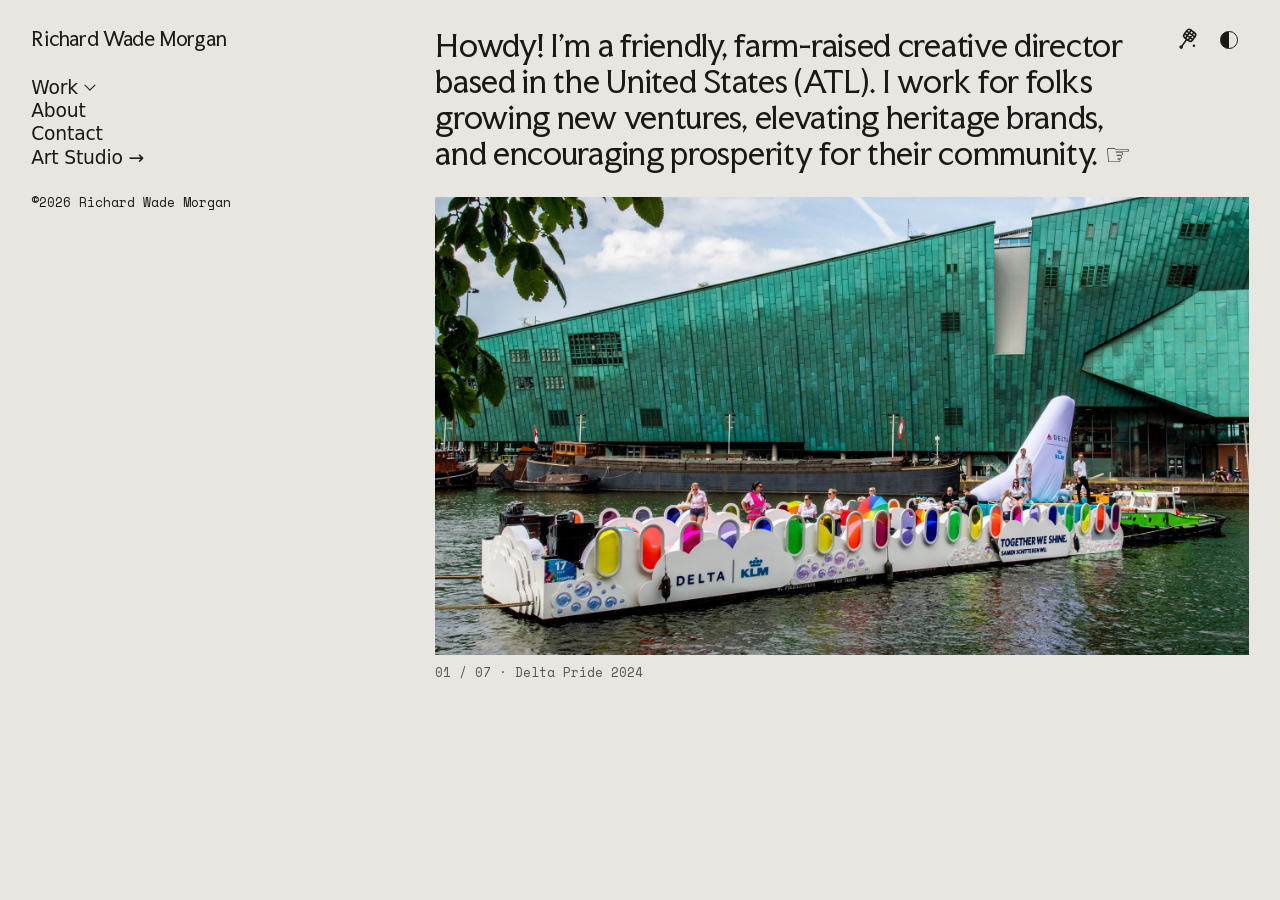
==== index.html @ 568c55cb "Hand links to first project; Work menu stays put across pages; phone menu fades on navigation Co-Aut" ====
<!doctype html>
<html lang="en">
<head>
  <meta charset="utf-8">
  <meta name="viewport" content="width=device-width, initial-scale=1, viewport-fit=cover">
  <title>Richard Wade Morgan | Creative Director in Atlanta</title>
  <meta name="description" content="Richard Wade Morgan is a creative director in Atlanta, designing brand identities and campaigns for new ventures and heritage brands.">
  <meta name="color-scheme" content="light">
  <meta name="theme-color" content="#e7e6e0">

  <meta property="og:type" content="website">
  <meta property="og:site_name" content="Richard Wade Morgan">
  <meta property="og:title" content="Richard Wade Morgan | Creative Director in Atlanta">
  <meta property="og:description" content="Richard Wade Morgan is a creative director in Atlanta, designing brand identities and campaigns for new ventures and heritage brands.">
  <meta property="og:image" content="https://richardwademorgan.com/assets/img/slider-3.jpg">
  <meta name="twitter:card" content="summary_large_image">
  <meta name="twitter:title" content="Richard Wade Morgan | Creative Director in Atlanta">
  <meta name="twitter:description" content="Richard Wade Morgan is a creative director in Atlanta, designing brand identities and campaigns for new ventures and heritage brands.">

  <link rel="canonical" href="https://richardwademorgan.com/">
  <link rel="icon" type="image/svg+xml" href="assets/favicon.svg">
  <link rel="icon" type="image/png" sizes="32x32" href="assets/favicon-32.png">
  <link rel="apple-touch-icon" href="assets/apple-touch-icon.png">
  <link rel="preload" href="assets/fonts/hanken-grotesk-latin.woff2" as="font" type="font/woff2" crossorigin>
  <link rel="preload" href="assets/fonts/faculty-glyphic-latin.woff2" as="font" type="font/woff2" crossorigin>
  <link rel="preload" href="assets/fonts/space-mono-latin.woff2" as="font" type="font/woff2" crossorigin>

  <script src="js/theme-init.js"></script>
  <link rel="stylesheet" href="css/fonts.css">
  <link rel="stylesheet" href="css/tokens.css">
  <link rel="stylesheet" href="css/base.css">
  <link rel="stylesheet" href="css/layout.css">
  <link rel="stylesheet" href="css/components.css">
  <link rel="stylesheet" href="css/motion.css">
  <script type="module" src="js/main.js"></script>

  <script type="application/ld+json">
  {
    "@context": "https://schema.org",
    "@type": "Person",
    "name": "Richard Wade Morgan",
    "jobTitle": "Creative Director",
    "description": "Richard Wade Morgan is a creative director in Atlanta, designing brand identities and campaigns for new ventures and heritage brands.",
    "url": "https://richardwademorgan.com",
    "sameAs": [
      "https://www.linkedin.com/in/richard-wade-morgan/",
      "https://www.instagram.com/prismaticmenagerie/"
    ]
  }
  </script>
</head>
<body data-page="home">
  <a class="skip-link" href="#main">Skip to content</a>

  <div class="shell">
    <div class="sidebar">
      <header class="masthead">
        <a class="brand" href="index.html" aria-label="Richard Wade Morgan, home">Richard Wade Morgan</a>
        <div class="tools" role="group" aria-label="Page controls">
          <button type="button" class="tool-btn swat" data-swat aria-label="Swat gnats" title="Swat gnats">
            <svg class="swat__icon swat__icon--swatter" viewBox="0 0 24 24" aria-hidden="true" focusable="false">
              <g class="swat__swatter">
                <rect x="6.8" y="1.4" width="10.4" height="10.2" rx="2.6"/>
                <path d="M6.8 4.8h10.4M6.8 8.2h10.4M10.27 1.4v10.2M13.73 1.4v10.2"/>
                <path d="M12 11.6v8.4"/>
                <circle cx="12" cy="21.5" r="1.05"/>
              </g>
              <circle class="swat__gnat" cx="19.6" cy="18.4" r="1.25"/>
            </svg>
            <svg class="swat__icon swat__icon--bulb" viewBox="0 0 24 24" aria-hidden="true" focusable="false">
              <path class="bulb__rays" d="M12 0.4v1.4M5.2 3.2l1 1M18.8 3.2l-1 1M1.6 9.4h1.4M21 9.4h1.4"/>
              <path class="bulb__glass" d="M8.8 17.2C8.8 15.6 8.2 14.6 7.1 13.4A6.2 6.2 0 1 1 16.9 13.4C15.8 14.6 15.2 15.6 15.2 17.2Z"/>
              <path d="M10.4 12.6L12 14.2l1.6-1.6M12 14.2v3M9.4 19.8h5.2M10.6 22.2h2.8"/>
            </svg>
          </button>
          <button type="button" class="tool-btn theme-toggle" data-theme-toggle aria-pressed="false" aria-label="Dark mode" title="Dark mode">
            <span class="theme-toggle__icon" aria-hidden="true"></span>
          </button>
        </div>
        <button class="menu-toggle" type="button" aria-expanded="false" aria-controls="drawer" aria-label="Menu">
          <span class="menu-toggle__dots" aria-hidden="true"><i></i><i></i><i></i></span>
          <span class="menu-toggle__x" aria-hidden="true"></span>
        </button>
      </header>

      <div class="drawer" id="drawer">
        <nav class="nav" aria-label="Primary">
          <ul class="nav__list">
            <li class="nav__group" data-accordion data-accordion-remember="work">
              <button type="button" class="nav__link nav__toggle acc__toggle" data-accordion-toggle aria-expanded="false" aria-controls="work-menu">Work <span class="acc__chevron" aria-hidden="true"></span></button>
              <div class="acc__panel" id="work-menu">
                <ul class="nav__projects">
                  <li><a class="nav__link" href="project.html?p=google-search" data-slug="google-search">Google Search</a></li>
                  <li><a class="nav__link" href="project.html?p=delta-centennial" data-slug="delta-centennial">Delta Air Lines Centennial</a></li>
                  <li><a class="nav__link" href="project.html?p=delta-pride" data-slug="delta-pride">Delta Pride 2024</a></li>
                  <li><a class="nav__link" href="project.html?p=stord" data-slug="stord">Stord</a></li>
                  <li><a class="nav__link" href="project.html?p=outsports" data-slug="outsports">Outsports</a></li>
                  <li><a class="nav__link" href="project.html?p=design-archive" data-slug="design-archive">Design Archive</a></li>
                </ul>
              </div>
            </li>
            <li><a class="nav__link" href="about.html">About</a></li>
            <li><a class="nav__link" href="mailto:wadewadedonttellme@gmail.com" data-contact>Contact</a></li>
            <li><a class="nav__link" href="https://www.instagram.com/prismaticmenagerie/" target="_blank" rel="noopener noreferrer">Art Studio <span class="nav__arrow" aria-hidden="true">→</span><span class="visually-hidden">(opens in a new tab)</span></a></li>
          </ul>
        </nav>

        <footer class="colophon">
          <p>©<span data-year>2026</span> Richard Wade Morgan</p>
        </footer>
      </div>
    </div>

    <main id="main" class="content" tabindex="-1">
      <h1 class="intro" data-reveal>Howdy! I’m a friendly, farm-raised creative director based in the United States (ATL). I work for folks growing new ventures, elevating heritage brands, and encouraging prosperity for their community. <a class="hand" href="project.html?p=google-search" aria-label="See the first project: Google Search"><span aria-hidden="true">&#x261E;&#xFE0E;</span></a></h1>

      <section class="slider" id="slider" aria-roledescription="carousel" aria-label="Selected work">
        <div class="slider__viewport" aria-live="off">
          <!-- Rendered fully by js/slider.js from js/data.js. This first slide is the no-JavaScript fallback. -->
          <figure class="slider__slide is-active">
            <img src="assets/img/slider-3.jpg" width="1920" height="1080" fetchpriority="high"
                 alt="The Delta and KLM Pride float, a white barge with rainbow-colored fuselage windows, on an Amsterdam canal.">
          </figure>
        </div>
        <div class="slider__meta">
          <p data-slider-status></p>
        </div>
      </section>
    </main>
  </div>

  <!-- Lets Netlify discover the contact form that js/contact.js builds. Not shown to visitors. -->
  <form name="contact" method="POST" data-netlify="true" netlify-honeypot="bot-field" hidden>
    <input type="hidden" name="form-name" value="contact">
    <input name="bot-field">
    <input type="email" name="email">
    <textarea name="message"></textarea>
  </form>
</body>
</html>
---- css/fonts.css ----
/* Self-hosted fonts (latin and latin-ext subsets), so text never waits on a
   third-party server. Faculty Glyphic, Hanken Grotesk (variable), and Space Mono
   are licensed under the SIL Open Font License. */

/* Faculty Glyphic, latin-ext */
@font-face {
  font-family: 'Faculty Glyphic';
  font-style: normal;
  font-weight: 400;
  font-display: swap;
  src: url(../assets/fonts/faculty-glyphic-latin-ext.woff2) format('woff2');
  unicode-range: U+0100-02BA, U+02BD-02C5, U+02C7-02CC, U+02CE-02D7, U+02DD-02FF, U+0304, U+0308, U+0329, U+1D00-1DBF, U+1E00-1E9F, U+1EF2-1EFF, U+2020, U+20A0-20AB, U+20AD-20C4, U+2113, U+2C60-2C7F, U+A720-A7FF;
}

/* Faculty Glyphic, latin */
@font-face {
  font-family: 'Faculty Glyphic';
  font-style: normal;
  font-weight: 400;
  font-display: swap;
  src: url(../assets/fonts/faculty-glyphic-latin.woff2) format('woff2');
  unicode-range: U+0000-00FF, U+0131, U+0152-0153, U+02BB-02BC, U+02C6, U+02DA, U+02DC, U+0304, U+0308, U+0329, U+2000-206F, U+20AC, U+2122, U+2191, U+2193, U+2212, U+2215, U+FEFF, U+FFFD;
}

/* Hanken Grotesk, latin-ext */
@font-face {
  font-family: 'Hanken Grotesk';
  font-style: normal;
  font-weight: 100 900;
  font-display: swap;
  src: url(../assets/fonts/hanken-grotesk-latin-ext.woff2) format('woff2');
  unicode-range: U+0100-02BA, U+02BD-02C5, U+02C7-02CC, U+02CE-02D7, U+02DD-02FF, U+0304, U+0308, U+0329, U+1D00-1DBF, U+1E00-1E9F, U+1EF2-1EFF, U+2020, U+20A0-20AB, U+20AD-20C4, U+2113, U+2C60-2C7F, U+A720-A7FF;
}

/* Hanken Grotesk, latin */
@font-face {
  font-family: 'Hanken Grotesk';
  font-style: normal;
  font-weight: 100 900;
  font-display: swap;
  src: url(../assets/fonts/hanken-grotesk-latin.woff2) format('woff2');
  unicode-range: U+0000-00FF, U+0131, U+0152-0153, U+02BB-02BC, U+02C6, U+02DA, U+02DC, U+0304, U+0308, U+0329, U+2000-206F, U+20AC, U+2122, U+2191, U+2193, U+2212, U+2215, U+FEFF, U+FFFD;
}

/* Space Mono, latin-ext */
@font-face {
  font-family: 'Space Mono';
  font-style: normal;
  font-weight: 400;
  font-display: swap;
  src: url(../assets/fonts/space-mono-latin-ext.woff2) format('woff2');
  unicode-range: U+0100-02BA, U+02BD-02C5, U+02C7-02CC, U+02CE-02D7, U+02DD-02FF, U+0304, U+0308, U+0329, U+1D00-1DBF, U+1E00-1E9F, U+1EF2-1EFF, U+2020, U+20A0-20AB, U+20AD-20C4, U+2113, U+2C60-2C7F, U+A720-A7FF;
}

/* Space Mono, latin */
@font-face {
  font-family: 'Space Mono';
  font-style: normal;
  font-weight: 400;
  font-display: swap;
  src: url(../assets/fonts/space-mono-latin.woff2) format('woff2');
  unicode-range: U+0000-00FF, U+0131, U+0152-0153, U+02BB-02BC, U+02C6, U+02DA, U+02DC, U+0304, U+0308, U+0329, U+2000-206F, U+20AC, U+2122, U+2191, U+2193, U+2212, U+2215, U+FEFF, U+FFFD;
}
---- css/tokens.css ----
/* ==========================================================================
   TOKENS
   --------------------------------------------------------------------------
   The single source of truth for the design system. Nothing else in the
   stylesheets contains a raw color, font size, spacing value, duration, or
   z-index: they all reference a token from this file.

   Structure
     1. Primitive palette      raw values, never used directly in components
     2. Semantic color         what a color MEANS (surface, text, accent…)
     3. Dark theme             the same semantic tokens, re-pointed
     4. Typography             families, fluid size steps, leading, tracking
     5. Space                  a fluid spacing scale
     6. Layout                 grid proportions and page gutters
     7. Shape, motion, layers  radii, easings, durations, z-index

   To retune the site, change a token here. To add a theme, add a block like
   the dark one in section 3.
   ========================================================================== */


/* 1. PRIMITIVE PALETTE ----------------------------------------------------- */
:root {
  --paper-0:   #ffffff;
  --paper-100: #e7e6e0;   /* page background, sampled from the Cargo build */
  --paper-200: #dddcd5;
  --paper-300: #cfcdc6;

  --ink-900: #1a1916;     /* primary text */
  --ink-600: #55544f;     /* secondary text, 6:1 on paper-100 */

  --night-950: #0d0d0c;
  --night-900: #121211;   /* dark page background */
  --night-800: #1c1c1a;   /* dark raised surface */
  --night-700: #2b2b28;

  --bone-100: #ecebe5;    /* dark primary text */
  --bone-400: #a9a8a1;    /* dark secondary text */

  /* Highlight orange, in two strengths. Each is tuned to clear 4.5:1 on the
     background it sits on. */
  --orange-700: #ad4500;  /* on paper-100: 4.6:1, on white: 5.8:1 */
  --orange-300: #ffb266;  /* on night-900: 10.5:1 */
}


/* 2. SEMANTIC COLOR (light is the default) --------------------------------- */
:root {
  color-scheme: light;

  --color-bg:          var(--paper-100);
  --color-surface:     var(--paper-0);        /* menus, dialogs */
  --color-text:        var(--ink-900);
  --color-text-muted:  var(--ink-600);
  --color-accent:      var(--orange-700);     /* highlight: hover, current page, focus, tabs */
  --color-line:        rgb(26 25 22 / 0.2);   /* hairlines */
  --color-fill:        rgb(26 25 22 / 0.08);  /* quiet button fill */
  --color-media-bg:    var(--paper-200);      /* behind images while they load */
  --color-scrim:       rgb(18 18 16 / 0.55);  /* dialog backdrop */
  --color-lightbox:    rgb(12 12 11 / 0.94);
  --color-on-lightbox: #f3f2ee;
  --color-focus:       var(--color-accent);

  --color-tool:        var(--ink-900);         /* icon buttons */
  --color-chrome:      rgb(231 230 224 / 0.94); /* backing for floating controls */

  --shadow-dialog: 0 1.25rem 3.5rem rgb(0 0 0 / 0.28);
}


/* 3. DARK THEME ------------------------------------------------------------
   Applied by [data-theme="dark"], which theme-init.js sets before first
   paint, only when the visitor has chosen dark themselves. The site always
   opens in light mode otherwise. */
:root[data-theme="dark"] {
  color-scheme: dark;

  --color-bg:          var(--night-900);
  --color-surface:     var(--night-800);
  --color-text:        var(--bone-100);
  --color-text-muted:  var(--bone-400);
  --color-accent:      var(--orange-300);
  --color-line:        rgb(236 235 229 / 0.22);
  --color-fill:        rgb(236 235 229 / 0.1);
  --color-media-bg:    var(--night-700);
  --color-scrim:       rgb(0 0 0 / 0.66);
  --color-lightbox:    rgb(6 6 5 / 0.96);
  --color-on-lightbox: #f3f2ee;

  --color-tool:        var(--orange-300);
  --color-chrome:      rgb(18 18 17 / 0.94);

  --shadow-dialog: 0 1.25rem 3.5rem rgb(0 0 0 / 0.6);
}


/* 4. TYPOGRAPHY ------------------------------------------------------------
   Faculty Glyphic: ONLY the site name and the intro statements (the h1 on
   the home and About pages). It is decorative, so it is used sparingly.
   Hanken Grotesk (variable, 100–900): everything else, including the
   navigation, project titles, body copy, and h2 labels.
   Space Mono: captions, credits, small print.

   Every size is fluid. The clamp() ranges interpolate between a 375px phone
   and a 1920px desktop, so type scales smoothly with the window instead of
   jumping at breakpoints. */
:root {
  --font-intro:   "Faculty Glyphic", "Iowan Old Style", "Palatino Linotype", Georgia, serif;
  --font-body:    "Hanken Grotesk", system-ui, -apple-system, "Segoe UI", sans-serif;
  --font-mono:    "Space Mono", ui-monospace, "SF Mono", Menlo, Consolas, monospace;

  --fs-mono: clamp(0.75rem, 0.73rem + 0.1vw, 0.8125rem);  /* 12 → 13px   */
  --fs-body: clamp(1rem, 0.97rem + 0.13vw, 1.125rem);     /* 16 → 18px   */
  --fs-h2:   var(--fs-body);                              /* label style */
  --fs-nav:  clamp(1.125rem, 1.09rem + 0.1vw, 1.3125rem); /* 18 → 21px   */
  --fs-nav-mobile: clamp(1.3125rem, 1.24rem + 0.35vw, 1.5rem); /* 21 → 24px, full-screen menu */
  --fs-h1:   clamp(1.625rem, 1.52rem + 0.44vw, 2.6rem);   /* 26 → 42px   intro statements */
  --fs-title: clamp(1.5rem, 1.38rem + 0.5vw, 2.25rem);    /* 24 → 36px   project titles   */

  --lh-tight: 1.2;
  --lh-snug:  1.25;
  --lh-body:  1.55;

  --track-display: -0.01em;

  --weight-regular: 400;
  --weight-title:   340;   /* Hanken is variable: light, elegant titles */
  --weight-label:   600;
}


/* 5. SPACE ----------------------------------------------------------------- */
:root {
  --space-2xs: 0.25rem;
  --space-xs:  0.5rem;
  --space-s:   0.75rem;
  --space-m:   1rem;
  --space-l:   1.5rem;
  --space-xl:  clamp(2rem, 1.6rem + 1vw, 3rem);
  --space-2xl: clamp(3rem, 2.2rem + 2vw, 5rem);
  --space-3xl: clamp(4rem, 2.8rem + 4vw, 8rem);

  --flow: 1.5em;          /* default vertical rhythm between text blocks */
}


/* 6. LAYOUT ---------------------------------------------------------------- */
:root {
  --sidebar-width: max(34%, 21rem);                         /* left column  */
  --pad-x: clamp(1.5rem, 1.31rem + 0.8vw, 3.5rem);          /* page gutter  */
  --pad-y: clamp(1.5rem, 1.05rem + 0.9vw, 2.5rem);
  --measure: 72ch;                                          /* reading width */
  --bp-split: 52rem;       /* documented here; CSS can't read it in @media */
}


/* 7. SHAPE, MOTION, LAYERS ------------------------------------------------- */
:root {
  --radius-s: 0.375rem;
  --radius-m: 0.75rem;
  --radius-pill: 999px;

  --ease-standard: cubic-bezier(0.4, 0, 0.2, 1);
  --ease-out:      cubic-bezier(0.22, 1, 0.36, 1);      /* gentle, no overshoot */

  --dur-fast:  150ms;
  --dur-base:  280ms;
  --dur-slow:  600ms;
  --dur-slide: 900ms;
  --dur-theme: 700ms;     /* light ⇄ dark crossfade */
  --dur-enter: 1000ms;    /* entrance of the page chrome and content */

  --z-content:  1;
  --z-floaty:   80;   /* above the sidebar and the mobile menu */
  --z-masthead: 60;
  --z-float-ui: 70;   /* back-to-top; below the emoji, above the page */
  --z-menu:     50;
  --z-skip:     100;
}
---- css/base.css ----
/* ==========================================================================
   BASE
   --------------------------------------------------------------------------
   Reset, document defaults, and the three core text styles:
     h1    Hanken Grotesk 340, fluid 24 → 36px (page and project titles)
           .intro: Faculty Glyphic, fluid 26 → 42px (the home and About
           intro statements, the only place that font is used besides
           the site name)
     h2    Hanken Grotesk 600, body size        (section labels)
     body  Hanken Grotesk 400, fluid 16 → 18px  (everything else)
   ========================================================================== */

/* Reset ------------------------------------------------------------------- */
*,
*::before,
*::after { box-sizing: border-box; }

html {
  -webkit-text-size-adjust: 100%;
  text-size-adjust: 100%;
  scroll-padding-block: var(--space-xl);
}

@media (prefers-reduced-motion: no-preference) {
  html { scroll-behavior: smooth; }
}

body,
h1, h2, p, ul, ol, dl, dd, figure, blockquote { margin: 0; }

ul, ol { padding: 0; }

img, svg, video, canvas { display: block; max-width: 100%; }
img, video { height: auto; }

button, input, textarea, select { font: inherit; color: inherit; }

/* Document ---------------------------------------------------------------- */
body {
  min-height: 100dvh;
  background: var(--color-bg);
  color: var(--color-text);
  font-family: var(--font-body);
  font-size: var(--fs-body);
  font-weight: var(--weight-regular);
  line-height: var(--lh-body);
  font-optical-sizing: auto;
  -webkit-font-smoothing: antialiased;
  text-rendering: optimizeLegibility;
}

/* Smooth light ⇄ dark: colors ease for a moment around a theme change
   (theme.js adds the class, then removes it). */
html.theme-transition,
html.theme-transition *,
html.theme-transition *::before,
html.theme-transition *::after {
  transition:
    background-color var(--dur-theme) var(--ease-standard),
    color var(--dur-theme) var(--ease-standard),
    border-color var(--dur-theme) var(--ease-standard),
    fill var(--dur-theme) var(--ease-standard) !important;
}

/* Text styles ------------------------------------------------------------- */
h1 {
  font-family: var(--font-body);
  font-size: var(--fs-title);
  font-weight: var(--weight-title);
  line-height: var(--lh-tight);
  letter-spacing: var(--track-display);
  font-kerning: normal;
  text-wrap: pretty;
}

.intro {
  font-family: var(--font-intro);
  font-size: var(--fs-h1);
  font-weight: var(--weight-regular);
}

h2 {
  font-family: var(--font-body);
  font-size: var(--fs-h2);
  font-weight: var(--weight-label);
  line-height: var(--lh-body);
}

p { text-wrap: pretty; }

strong, b { font-weight: var(--weight-label); }

a {
  color: inherit;
  text-decoration-thickness: 0.06em;
  text-underline-offset: 0.18em;
}

.mono {
  font-family: var(--font-mono);
  font-size: var(--fs-mono);
  line-height: 1.5;
}

.muted { color: var(--color-text-muted); }

/* Vertical rhythm: any container with .flow spaces its children evenly. */
.flow > * + * { margin-block-start: var(--flow); }

/* Selection, focus -------------------------------------------------------- */
::selection {
  background: var(--color-accent);
  color: var(--paper-0);
}

:focus-visible {
  outline: 2px solid var(--color-focus);
  outline-offset: 3px;
  border-radius: 2px;
}

/* Utilities --------------------------------------------------------------- */
.visually-hidden {
  position: absolute !important;
  width: 1px;
  height: 1px;
  margin: -1px;
  padding: 0;
  overflow: hidden;
  clip-path: inset(50%);
  white-space: nowrap;
  border: 0;
}

.skip-link {
  position: absolute;
  top: var(--space-xs);
  left: var(--space-xs);
  z-index: var(--z-skip);
  padding: var(--space-xs) var(--space-m);
  background: var(--color-text);
  color: var(--color-bg);
  font-size: var(--fs-mono);
  font-family: var(--font-mono);
  text-decoration: none;
  transform: translateY(-200%);
}

.skip-link:focus { transform: none; }
---- css/layout.css ----
/* ==========================================================================
   LAYOUT
   --------------------------------------------------------------------------
   Two regions, as in the Cargo build:

     .sidebar   fixed left column: name, the Work / About / Contact menu, colophon
     .content   the scrolling right column

   Wide screens (≥ 52rem): a two-column grid, sidebar sticky.
   Narrow screens:         one column; the sidebar collapses to a masthead
                           (name, controls, "•••"), which stays pinned while
                           scrolling; the nav becomes a full-screen menu
                           (see components.css → .drawer).
   ========================================================================== */

.shell {
  display: grid;
  grid-template-columns: var(--sidebar-width) minmax(0, 1fr);
  min-height: 100dvh;
}

.sidebar {
  position: sticky;
  top: 0;
  align-self: start;
  height: 100dvh;
  display: flex;
  flex-direction: column;
  padding: var(--pad-y) var(--pad-x);
  overflow-y: auto;
  overscroll-behavior: contain;
  z-index: var(--z-masthead);
}

.content {
  min-width: 0;
  padding: var(--pad-y) var(--pad-x) var(--space-3xl) 0;
  position: relative;
  z-index: var(--z-content);
}

/* The page controls float at the top right of the window (components.css →
   .tools). This invisible float makes only the first line of text step
   around them, so nothing ever runs underneath. */
.content::before {
  content: "";
  float: right;
  inline-size: 6.5rem;
  block-size: 3rem;
}

/* The intro statement keeps the line length it had before the column was
   widened (57.7% of the window minus the gutter), so its rag stays tidy and
   clear of the controls at the top right. */
.content > .intro {
  max-width: min(100%, calc(57.7vw - var(--pad-x)));
  text-wrap: pretty;
}

/* Narrow: single column ---------------------------------------------------- */
@media (max-width: 51.999rem) {
  .shell { display: block; }

  /* The masthead stays pinned to the top while the page scrolls. */
  .sidebar {
    position: sticky;
    top: 0;
    height: auto;
    overflow: visible;
    padding-block-end: var(--space-s);
    background: var(--color-bg);
    border-block-end: 1px solid transparent;
    transition: border-color var(--dur-base) var(--ease-standard);
  }

  .is-scrolled .sidebar { border-block-end-color: var(--color-line); }

  .content::before { display: none; }

  .content > .intro { max-width: none; }

  html { scroll-padding-block-start: 5.5rem; }   /* clear the pinned masthead */

  .content {
    padding: calc(var(--space-2xl) + var(--space-l)) var(--pad-x) var(--space-3xl);
  }
}

/* Reading width ------------------------------------------------------------ */
.prose { max-width: var(--measure); }

/* Page rhythm --------------------------------------------------------------
   Every page opens with an h1 (the intro statement or the project title). */
.content > h1 { margin-block-end: var(--space-xl); }
[data-page="home"] .content > h1 { margin-block-end: var(--space-l); }
[data-page="about"] .content > h1 { margin-block-end: var(--space-m); }   /* the line beneath tucks right under */

/* Project pages stack copy, credits, gallery, and pager with a wider gap
   than the paragraphs inside the copy. */
#project-body > * + * { margin-block-start: var(--space-xl); }

/* The skip link focuses <main>; it needs no visible outline of its own. */
main:focus { outline: none; }

/* Scroll lock while the mobile menu is open. */
.menu-open { overflow: hidden; }
---- css/components.css ----
/* ==========================================================================
   COMPONENTS
   --------------------------------------------------------------------------
   1. Masthead, brand, menu button      7. Figures and gallery
   2. Drawer and navigation             8. Credits and project pager
   3. Tools, colophon, back to top      9. Buttons and form fields
   4. Inline links and icons           10. Dialogs (contact, lightbox)
   5. Lists                            11. Floating emoji
   6. Slider
   ========================================================================== */


/* 1. MASTHEAD -------------------------------------------------------------- */
.masthead {
  position: relative;
  z-index: 2;                       /* stays above the mobile drawer */
  display: flex;
  align-items: flex-start;
  justify-content: space-between;
  gap: var(--space-m);
}

.brand {
  font-family: var(--font-intro);
  font-size: var(--fs-nav);
  line-height: var(--lh-snug);
  letter-spacing: var(--track-display);
  text-decoration: none;
}

.brand:hover { color: var(--color-accent); }

/* The "•••" button only exists on narrow screens. */
.menu-toggle {
  display: none;
  position: relative;
  width: 2.75rem;
  height: 2.75rem;
  margin: calc((var(--fs-nav) * var(--lh-snug) - 2.75rem) / 2) -0.8rem 0 0;
  padding: 0;
  place-items: center;
  border: 0;
  background: none;
  color: inherit;
  cursor: pointer;
}

.menu-toggle__dots {
  display: flex;
  gap: 0.24rem;
  transition: opacity var(--dur-fast), transform var(--dur-base) var(--ease-out);
}

.menu-toggle__dots i {
  width: 0.32rem;
  height: 0.32rem;
  border-radius: 50%;
  background: currentColor;
}

.menu-toggle__x {
  position: absolute;
  inset: 0;
  opacity: 0;
  transform: rotate(-90deg) scale(0.6);
  transition: opacity var(--dur-fast), transform var(--dur-base) var(--ease-out);
}

.menu-toggle__x::before,
.menu-toggle__x::after {
  content: "";
  position: absolute;
  left: 50%;
  top: 50%;
  width: 1.3rem;
  height: 1.5px;
  background: currentColor;
  transform: translate(-50%, -50%) rotate(45deg);
}

.menu-toggle__x::after { transform: translate(-50%, -50%) rotate(-45deg); }

.menu-toggle[aria-expanded="true"] .menu-toggle__dots { opacity: 0; transform: scale(0.4); }
.menu-toggle[aria-expanded="true"] .menu-toggle__x { opacity: 1; transform: none; }


/* 2. DRAWER AND NAVIGATION ------------------------------------------------- */
.drawer {
  display: flex;
  flex-direction: column;
  flex: 1;
  min-height: 0;
}

.nav { margin-block-start: var(--space-l); }

.nav__list {
  list-style: none;
  font-family: var(--font-body);
  font-size: var(--fs-nav);
  line-height: var(--lh-snug);
  letter-spacing: var(--track-display);
}

.nav__link {
  display: inline-block;
  color: inherit;
  text-decoration: none;
  transition: color var(--dur-fast) var(--ease-standard);
}

.nav__link:hover,
.nav__link:focus-visible { color: var(--color-accent); }

/* Current page: accent color AND an underline, so it never relies on color alone. */
.nav__link[aria-current="page"] {
  color: var(--color-accent);
  text-decoration: underline;
  text-decoration-thickness: 1px;
  text-underline-offset: 0.2em;
}

.nav__arrow {
  display: inline-block;
  font-family: var(--font-body);
  transition: transform var(--dur-base) var(--ease-out);
}

.nav__link:hover .nav__arrow { transform: translateX(0.2em); }

/* Accordions (js/accordion.js): the "Work" menu item and the About page
   tabs. Click or tap to open, click again to close; they stay as left. */
.acc__toggle {
  display: inline-flex;
  align-items: center;
  gap: 0.45em;
  padding: 0.2rem 0;
  border: 0;
  background: none;
  color: inherit;
  font: inherit;
  letter-spacing: inherit;
  text-align: start;
  cursor: pointer;
  transition: color var(--dur-fast) var(--ease-standard);
}

.acc__toggle:hover,
.acc__toggle:focus-visible { color: var(--color-accent); }

.acc__chevron {
  inline-size: 0.42em;
  block-size: 0.42em;
  border-inline-end: 1.5px solid currentColor;
  border-block-end: 1.5px solid currentColor;
  transform: translateY(-0.1em) rotate(45deg);
  transition: transform var(--dur-base) var(--ease-out);
}

.acc__toggle[aria-expanded="true"] .acc__chevron { transform: translateY(0.1em) rotate(225deg); }

/* The panel grows from 0 to its natural height; while closed it is
   invisible, so its links also leave the tab order. */
.acc__panel {
  display: grid;
  grid-template-rows: 0fr;
  visibility: hidden;
  transition:
    grid-template-rows var(--dur-base) var(--ease-out),
    visibility 0s linear var(--dur-base);
}

.acc__panel > * {
  min-block-size: 0;
  overflow: hidden;
}

.acc__panel.is-open {
  grid-template-rows: 1fr;
  visibility: visible;
  transition-delay: 0s;
}

/* Without JavaScript the toggle can't work, so everything stays open. */
html:not(.js) .acc__panel { grid-template-rows: 1fr; visibility: visible; }

/* The menu item matches the other links. */
.nav__toggle { padding-block: 0; }

/* The projects sit indented under "Work". */
.nav__projects {
  list-style: none;
  padding-inline-start: 1.15em;
}

.nav__projects > li { padding-block: 0.06em; }
.nav__projects > li:last-child { padding-block-end: 0.55em; }

/* Narrow screens: the drawer is a full-screen menu. */
@media (max-width: 51.999rem) {
  .menu-toggle { display: grid; }

  .drawer {
    position: fixed;
    inset: 0;
    z-index: 1;
    flex: none;
    padding: calc(var(--pad-y) + 3.4rem) var(--pad-x) var(--pad-y);
    background: var(--color-surface);
    overflow-y: auto;
    overscroll-behavior: contain;
    visibility: hidden;
    opacity: 0;
    transform: translateY(-0.75rem);
    transition:
      opacity var(--dur-base) var(--ease-standard),
      transform var(--dur-base) var(--ease-out),
      visibility 0s linear var(--dur-base);
  }

  .drawer.is-open {
    visibility: visible;
    opacity: 1;
    transform: none;
    transition-delay: 0s;
  }

  .nav { margin-block-start: var(--space-m); }

  /* Slightly larger type in the full-screen menu, with roomier tap targets. */
  .nav__list { font-size: var(--fs-nav-mobile); }
  .nav__link { padding-block: 0.3rem; }
  .nav__toggle { padding-block: 0.3rem; }
  .nav__projects { padding-inline-start: 1.1em; }
}


/* 3. TOOLS, COLOPHON ------------------------------------------------------ */

/* The swatter and half-moon sit together at the top right of the window on
   wide screens (backed so they stay legible over images) and in the pinned
   masthead, between the name and "•••", on narrow ones. */
.tools {
  --tool: 2.5rem;                        /* button size */
  position: fixed;
  inset-block-start: calc(var(--pad-y) + (var(--fs-nav) * var(--lh-snug) - var(--tool) - 0.5rem) / 2);
  inset-inline-end: calc(var(--pad-x) - 0.25rem);
  display: flex;
  align-items: center;
  gap: 0.125rem;
  padding: 0.25rem;
  border-radius: var(--radius-pill);
  background: var(--color-chrome);
}

.tool-btn {
  display: grid;
  place-items: center;
  inline-size: var(--tool);
  block-size: var(--tool);
  padding: 0;
  border: 0;
  border-radius: 50%;
  background: none;
  color: var(--color-tool);
  cursor: pointer;
  transition: background-color var(--dur-fast) var(--ease-standard);
}

.tool-btn:hover { background: var(--color-fill); }

/* A half-filled circle (half moon). It turns over when the theme changes. */
.theme-toggle__icon {
  inline-size: 1.1rem;
  block-size: 1.1rem;
  border: 1.5px solid currentColor;
  border-radius: 50%;
  background: linear-gradient(90deg, currentColor 50%, transparent 50%);
  transition: transform var(--dur-theme) var(--ease-out);
}

.theme-toggle[aria-pressed="true"] .theme-toggle__icon { transform: rotate(180deg); }

/* Windows high-contrast mode drops background fills, which would erase the
   half-moon, so it is redrawn with system colors there. */
@media (forced-colors: active) {
  .theme-toggle__icon {
    forced-color-adjust: none;
    border-color: ButtonText;
    background: linear-gradient(90deg, ButtonText 50%, transparent 50%);
  }
}

/* The fly swatter: line work. It tips over and the gnat disappears once the
   gnats have been swatted. */
.swat__icon {
  inline-size: 1.45rem;
  block-size: 1.45rem;
  fill: none;
  stroke: currentColor;
  stroke-width: 1.6;
  stroke-linecap: round;
  stroke-linejoin: round;
  overflow: visible;
}

.swat__swatter {
  transform-origin: 12px 12px;
  transform: rotate(36deg);
  transition: transform var(--dur-base) var(--ease-out);
}

.swat__gnat {
  fill: currentColor;
  stroke: none;
  transition: opacity var(--dur-base) var(--ease-standard);
}

/* Light mode shows the swatter; dark mode swaps in a lightbulb that draws the
   gnats toward it. */
.swat__icon--bulb { display: none; }
:root[data-theme="dark"] .swat__icon--swatter { display: none; }
:root[data-theme="dark"] .swat__icon--bulb { display: block; }

.bulb__glass {
  fill: currentColor;
  fill-opacity: 0;
  transition: fill-opacity var(--dur-slow) var(--ease-standard);
}

.bulb__rays {
  opacity: 0;
  transition: opacity var(--dur-slow) var(--ease-standard);
}

.swat__icon--bulb { transition: filter var(--dur-slow) var(--ease-standard); }

.swat[data-state="attracted"] .bulb__glass { fill-opacity: 0.28; }
.swat[data-state="attracted"] .bulb__rays { opacity: 1; }
.swat[data-state="attracted"] .swat__icon--bulb { filter: drop-shadow(0 0 5px var(--color-tool)); }

.swat:hover .swat__swatter { transform: rotate(26deg); }
.swat[data-state="swatted"] .swat__swatter { transform: rotate(6deg); }
.swat[data-state="swatted"] .swat__gnat { opacity: 0; }

.colophon {
  display: flex;
  flex-direction: column;
  align-items: flex-start;
  gap: var(--space-xs);
  margin-block-start: var(--space-l);
  font-family: var(--font-mono);
  font-size: var(--fs-mono);
  line-height: 1.4;
}

@media (max-width: 51.999rem) {
  .tools {
    --tool: 2.5rem;
    position: static;
    margin-inline-start: auto;
    /* Center the controls on the name's first line. */
    margin-block-start: calc((var(--fs-nav) * var(--lh-snug) - var(--tool)) / 2);
    padding: 0;
    background: none;
  }
}


/* Back to top: appears bottom right after scrolling, on every screen size. */
.to-top {
  position: fixed;
  inset-block-end: calc(var(--pad-y) + env(safe-area-inset-bottom, 0px));
  inset-inline-end: var(--pad-x);
  z-index: var(--z-float-ui);
  display: grid;
  place-items: center;
  inline-size: 2.75rem;
  block-size: 2.75rem;
  padding: 0;
  border: 1px solid var(--color-line);
  border-radius: 50%;
  background: var(--color-chrome);
  color: var(--color-text);
  cursor: pointer;
  opacity: 0;
  visibility: hidden;
  transform: translateY(0.5rem);
  transition:
    opacity var(--dur-base) var(--ease-standard),
    transform var(--dur-base) var(--ease-out),
    color var(--dur-fast),
    border-color var(--dur-fast),
    visibility 0s linear var(--dur-base);
}

.to-top.is-visible {
  opacity: 1;
  visibility: visible;
  transform: none;
  transition-delay: 0s;
}

.to-top:hover,
.to-top:focus-visible {
  color: var(--color-accent);
  border-color: currentColor;
}

.to-top svg {
  inline-size: 1.25rem;
  block-size: 1.25rem;
  fill: none;
  stroke: currentColor;
  stroke-width: 1.6;
  stroke-linecap: round;
  stroke-linejoin: round;
}

/* Hidden while the full-screen menu is open. */
.menu-open .to-top { opacity: 0; visibility: hidden; }


/* 4. INLINE LINKS AND ICONS ------------------------------------------------ */
.hand {
  display: inline-block;
  font-family: var(--font-body);
  text-decoration: none;
  transition: color var(--dur-fast) var(--ease-standard), transform var(--dur-base) var(--ease-out);
}

.hand:hover,
.hand:focus-visible {
  color: var(--color-accent);
  transform: translateX(0.12em);
}

/* "Work" stays open (or closed) as the page changes: theme-init.js adds
   .work-open before first paint, so the menu never jolts shut and reopens.
   accordion.js takes over once it runs. */
html.work-open #work-menu {
  grid-template-rows: 1fr;
  visibility: visible;
  transition: none;
}

html.work-open [aria-controls="work-menu"] .acc__chevron {
  transform: translateY(0.1em) rotate(225deg);
  transition: none;
}

.inline-link {
  display: inline-flex;
  align-items: center;
  gap: 0.35em;
  vertical-align: baseline;
  text-decoration: none;
  transition: color var(--dur-fast);
}

.inline-link:hover,
.inline-link:focus-visible { color: var(--color-accent); }

.icon {
  width: 1.15em;
  height: 1.15em;
  flex: none;
  fill: currentColor;
}

.icon--flower {
  display: inline-block;
  vertical-align: -0.12em;
  margin-inline-start: 0.2em;
}


/* 5. LISTS ----------------------------------------------------------------- */
.plain-list {
  list-style: none;
  line-height: 1.5;
}

.list-block h2 { line-height: 1.5; }

/* About page: Work / Speaking / Press sit close together as folded tabs,
   in the highlight color. */
.list-block .acc__toggle { color: var(--color-accent); }

.list-block .acc__toggle:hover,
.list-block .acc__toggle:focus-visible {
  color: var(--color-accent);
  text-decoration: underline;
  text-decoration-thickness: 1px;
  text-underline-offset: 0.2em;
}

.acc-group > .acc + .acc { margin-block-start: var(--space-xs); }
.acc .plain-list { padding-block-start: 0.35em; }


/* 6. SLIDER ---------------------------------------------------------------- */
.slider { position: relative; }

.slider__viewport {
  position: relative;
  aspect-ratio: 16 / 9;
  overflow: hidden;
  background: var(--color-media-bg);
  touch-action: pan-y;
}

.slider__slide {
  position: absolute;
  inset: 0;
  margin: 0;
  opacity: 0;
  visibility: hidden;
  transition:
    opacity var(--dur-slide) var(--ease-standard),
    visibility 0s linear var(--dur-slide);
}

.slider__slide.is-active {
  opacity: 1;
  visibility: visible;
  transition: opacity var(--dur-slide) var(--ease-standard), visibility 0s;
}

.slider__slide img {
  width: 100%;
  height: 100%;
  object-fit: cover;
  transform: scale(1.04);
  transition: transform 7s var(--ease-out);
  -webkit-user-drag: none;
}

.slider__slide.is-active img { transform: scale(1); }

.slider__link {
  position: absolute;
  inset: 0;
  z-index: 1;
  display: block;
}

.slider__btn {
  position: absolute;
  top: 50%;
  z-index: 2;
  display: grid;
  place-items: center;
  width: 2.75rem;
  height: 2.75rem;
  margin-top: -1.375rem;
  padding: 0;
  border: 0;
  border-radius: 50%;
  background: var(--color-surface);
  color: var(--color-text);
  cursor: pointer;
  opacity: 0;
  transition:
    opacity var(--dur-base) var(--ease-standard),
    transform var(--dur-base) var(--ease-out),
    color var(--dur-fast);
}

.slider__btn svg { width: 1.1rem; height: 1.1rem; fill: none; stroke: currentColor; stroke-width: 1.5; }
.slider__btn--prev { left: var(--space-m); }
.slider__btn--next { right: var(--space-m); }
.slider__btn:hover { color: var(--color-accent); transform: scale(1.08); }

.slider:hover .slider__btn,
.slider:focus-within .slider__btn { opacity: 1; }

@media (hover: none) {
  .slider__btn { opacity: 0.92; }
}

.slider__meta {
  margin-block-start: var(--space-xs);
  font-family: var(--font-mono);
  font-size: var(--fs-mono);
  line-height: 1.5;
}


/* 7. FIGURES AND GALLERY --------------------------------------------------- */
.gallery {
  display: grid;
  gap: var(--space-xl);
}

.figure { margin: 0; }

.figure__trigger {
  display: block;
  position: relative;
  width: 100%;
  padding: 0;
  overflow: hidden;
  border: 0;
  background: var(--color-media-bg);
  cursor: zoom-in;
}

.figure__trigger img {
  width: 100%;
  height: auto;
  transition: transform var(--dur-slow) var(--ease-out);
  -webkit-user-drag: none;
}

.figure__trigger:hover img { transform: scale(1.015); }

.figure figcaption {
  max-width: var(--measure);
  margin-block-start: var(--space-xs);
  font-family: var(--font-mono);
  font-size: var(--fs-mono);
  line-height: 1.55;
  color: var(--color-text-muted);
}

.photo { inline-size: clamp(16rem, 62%, 34rem); }

.photo img {
  inline-size: 100%;
  aspect-ratio: 1118 / 1500;
  object-fit: cover;
  background: var(--color-media-bg);
}

@media (max-width: 51.999rem) {
  .photo { inline-size: 100%; }
}


/* 8. CREDITS AND PROJECT PAGER --------------------------------------------- */
.credits {
  max-width: var(--measure);
  font-family: var(--font-mono);
  font-size: var(--fs-mono);
  line-height: 1.55;
}

.credits__label { display: block; }
.credits > * + * { margin-block-start: var(--space-s); }

.pager {
  display: flex;
  justify-content: space-between;
  gap: var(--space-l);
  margin-block-start: var(--space-2xl);
  padding-block-start: var(--space-m);
  border-top: 1px solid var(--color-line);
  font-family: var(--font-body);
  font-size: var(--fs-nav);
  line-height: var(--lh-snug);
}

.pager a {
  text-decoration: none;
  transition: color var(--dur-fast);
}

.pager a:hover,
.pager a:focus-visible { color: var(--color-accent); }

.pager__dir {
  display: block;
  margin-block-end: var(--space-2xs);
  font-family: var(--font-mono);
  font-size: var(--fs-mono);
  color: var(--color-text-muted);
}

.pager__next { margin-inline-start: auto; text-align: end; }


/* 9. BUTTONS AND FORM FIELDS ----------------------------------------------- */
.btn {
  display: inline-flex;
  align-items: center;
  justify-content: center;
  min-height: 2.5rem;
  padding: 0.45rem 1.5rem;
  border: 0;
  border-radius: var(--radius-pill);
  background: var(--color-fill);
  color: var(--color-text);
  font-size: 0.95rem;
  font-weight: var(--weight-label);
  line-height: 1.2;
  cursor: pointer;
  transition:
    background-color var(--dur-fast) var(--ease-standard),
    color var(--dur-fast) var(--ease-standard),
    transform var(--dur-base) var(--ease-out),
    opacity var(--dur-fast);
}

.btn:hover { transform: translateY(-1px); }
.btn:active { transform: translateY(0) scale(0.98); }

.btn--solid {
  background: var(--color-text);
  color: var(--color-bg);
}

.btn--solid:hover { background: var(--color-accent); color: var(--paper-0); }

.btn[disabled] { opacity: 0.55; cursor: progress; transform: none; }

.field {
  display: block;
  padding: 0.85rem 1.25rem;
  border-top: 1px solid var(--color-line);
}

.field:focus-within {
  outline: 2px solid var(--color-focus);
  outline-offset: -2px;
}

.field input,
.field textarea {
  display: block;
  width: 100%;
  padding: 0;
  border: 0;
  background: transparent;
  outline: none;
  resize: none;
  font-size: 1rem;
  line-height: 1.5;
}

.field ::placeholder { color: var(--color-text-muted); opacity: 1; }

.form-status {
  min-height: 1.5rem;
  padding: 0 1.25rem 0.5rem;
  font-size: 0.9rem;
  color: var(--color-text-muted);
}

.form-status[data-state="error"] { color: var(--color-accent); }

.link-btn {
  padding: 0;
  border: 0;
  background: none;
  color: inherit;
  font: inherit;
  text-decoration: underline;
  cursor: pointer;
}

.honeypot {
  position: absolute;
  left: -9999px;
  width: 1px;
  height: 1px;
  overflow: hidden;
}


/* 10. DIALOGS --------------------------------------------------------------- */
dialog {
  padding: 0;
  border: 0;
  max-width: none;
  max-height: none;
  color: var(--color-text);
}

dialog::backdrop { background: var(--color-scrim); }

/* Contact */
.dialog {
  inline-size: min(28.5rem, calc(100vw - 2rem));
  max-block-size: calc(100dvh - 2rem);
  overflow: auto;
  border-radius: var(--radius-m);
  background: var(--color-surface);
  box-shadow: var(--shadow-dialog);
}

.dialog[open] { animation: dialog-in var(--dur-base) var(--ease-out); }

.dialog__header {
  display: grid;
  grid-template-columns: 2.5rem 1fr 2.5rem;
  align-items: center;
  padding: 0.5rem 0.75rem;
}

.dialog__title {
  grid-column: 2;
  font-family: var(--font-body);
  font-size: 1rem;
  font-weight: 700;
  text-align: center;
}

.dialog__close {
  grid-column: 3;
  display: grid;
  place-items: center;
  inline-size: 1.9rem;
  block-size: 1.9rem;
  margin-inline-start: auto;
  padding: 0;
  border: 0;
  border-radius: 50%;
  background: var(--color-fill);
  color: var(--color-text-muted);
  cursor: pointer;
  transition: background-color var(--dur-fast), color var(--dur-fast);
}

.dialog__close:hover { background: var(--color-text); color: var(--color-bg); }
.dialog__close svg { inline-size: 0.8rem; block-size: 0.8rem; stroke: currentColor; stroke-width: 2; fill: none; }

.dialog__body textarea { min-block-size: min(22rem, 42dvh); }

.dialog__footer {
  display: flex;
  justify-content: flex-end;
  gap: var(--space-xs);
  padding: 0.9rem 1.25rem 1.1rem;
  border-top: 1px solid var(--color-line);
}

/* Lightbox: the image floats alone on a deep scrim. */
.lightbox {
  inline-size: 100vw;
  block-size: 100dvh;
  background: var(--color-lightbox);
  color: var(--color-on-lightbox);
}

.lightbox[open] {
  display: grid;
  place-items: center;
  animation: fade-in var(--dur-base) var(--ease-standard);
}

.lightbox__figure {
  display: grid;
  gap: var(--space-s);
  justify-items: center;
  padding: 3.5rem 1rem 1.25rem;
}

.lightbox__img {
  max-inline-size: min(94vw, 90rem);
  max-block-size: calc(100dvh - 8rem);
  inline-size: auto;
  block-size: auto;
  object-fit: contain;
  -webkit-user-drag: none;
}

.lightbox__caption {
  max-inline-size: 60ch;
  font-family: var(--font-mono);
  font-size: var(--fs-mono);
  line-height: 1.5;
  text-align: center;
}

.lightbox__btn {
  position: absolute;
  display: grid;
  place-items: center;
  inline-size: 2.75rem;
  block-size: 2.75rem;
  padding: 0;
  border: 1px solid rgb(243 242 238 / 0.4);
  border-radius: 50%;
  background: transparent;
  color: var(--color-on-lightbox);
  cursor: pointer;
  transition: background-color var(--dur-fast), color var(--dur-fast);
}

.lightbox__btn:hover { background: var(--color-on-lightbox); color: #111; }
.lightbox__btn svg { inline-size: 1.1rem; block-size: 1.1rem; stroke: currentColor; stroke-width: 1.5; fill: none; }
.lightbox__btn--close { top: var(--space-m); right: var(--space-m); }
.lightbox__btn--prev { top: 50%; left: var(--space-m); margin-top: -1.375rem; }
.lightbox__btn--next { top: 50%; right: var(--space-m); margin-top: -1.375rem; }


/* 11. FLOATING EMOJI -------------------------------------------------------
   Four emoji drift across the window, floating in at one edge and out at
   another, and can be grabbed and thrown (see js/floaties.js). "Swat gnats"
   drops them to the bottom of the screen, where they sit until dragged
   off. Purely decorative: aria-hidden. */
.floaty {
  position: fixed;
  top: 0;
  left: 0;
  z-index: var(--z-floaty);
  display: block;
  font-size: clamp(2rem, 1.7rem + 1vw, 3rem);
  line-height: 1;
  cursor: grab;
  opacity: 0;
  touch-action: none;
  user-select: none;
  -webkit-user-select: none;
  will-change: transform;
  transition: opacity 0.9s var(--ease-standard);
}

.floaty.is-ready { opacity: 1; }
.floaty.is-dragging { cursor: grabbing; }
.floaty.is-gone { opacity: 0; pointer-events: none; transition-duration: 0.35s; }

.floaty__glyph {
  display: block;
  transition: transform var(--dur-base) var(--ease-out);
}

.floaty:hover .floaty__glyph { transform: scale(1.12); }
.floaty.is-dragging .floaty__glyph { transform: scale(1.25); }

/* Small refinements ---------------------------------------------------------- */
.slider__meta { color: var(--color-text-muted); }
.icon__eye { fill: var(--color-bg); }
---- css/motion.css ----
/* ==========================================================================
   MOTION
   --------------------------------------------------------------------------
   Deliberately quiet. Content eases up a few pixels as it fades in, nothing
   bounces, and the light ⇄ dark switch is a slow crossfade.

   The page appears in three passes, all started only once the fonts are
   ready, so text never flashes in a fallback face and then jumps:
     1. the name, controls, menu, and credit line rise in one after another
     2. the headline, copy, and figures fade up as they enter view
     3. images fade in as they finish loading

   Progressive enhancement: things are only held back when <html> carries the
   "js" class (set in theme-init.js). If the scripts fail to run, the
   "motion-failed" and "is-ready" classes (added after 3s) show everything.
   Visitors who prefer reduced motion get no movement at all.
   ========================================================================== */


/* Entrance of the page chrome ---------------------------------------------- */
@keyframes rise {
  from { opacity: 0; transform: translateY(0.7rem); }
  to   { opacity: 1; transform: none; }
}

html.js:not(.is-ready):not(.chrome-seen) :is(.brand, .tools, .menu-toggle, .nav__list > li, .colophon) {
  opacity: 0;
}

html.is-ready:not(.chrome-seen) :is(.brand, .tools, .menu-toggle, .nav__list > li, .colophon) {
  animation: rise var(--dur-enter) var(--ease-out) backwards;
  animation-delay: calc(var(--i, 0) * 80ms);
}

.tools { --i: 1; }
.menu-toggle { --i: 1; }
.nav__list > li:nth-child(1) { --i: 2; }
.nav__list > li:nth-child(2) { --i: 3; }
.nav__list > li:nth-child(3) { --i: 4; }
.nav__list > li:nth-child(4) { --i: 5; }
.colophon { --i: 6; }


/* Reveal ------------------------------------------------------------------
   Headlines, paragraphs, lists, and figures fade up as they enter view. */
html.js:not(.motion-failed) [data-reveal]:not(.is-in) {
  opacity: 0;
  transform: translateY(1rem);
}

[data-reveal] {
  transition:
    opacity 1s var(--ease-standard),
    transform 1s var(--ease-out);
  transition-delay: var(--d, 0ms);
}

[data-reveal].is-in { will-change: auto; }

[data-reveal].is-in { opacity: 1; transform: none; }


/* Images --------------------------------------------------------------------
   Pictures sit on their quiet placeholder color and fade in as they load
   (js/motion.js adds "is-loaded"). */
html.js:not(.motion-failed) :is(.slider__slide img, .figure__trigger img, .photo img):not(.is-loaded) {
  opacity: 0;
}

.slider__slide img {
  transition: transform 7s var(--ease-out), opacity 1s var(--ease-standard);
}

.figure__trigger img {
  transition: transform var(--dur-slow) var(--ease-out), opacity 1s var(--ease-standard);
}

.photo img { transition: opacity 1s var(--ease-standard); }


/* Dialogs ------------------------------------------------------------------ */
@keyframes dialog-in {
  from { opacity: 0; transform: translateY(0.75rem); }
  to   { opacity: 1; transform: none; }
}

@keyframes fade-in {
  from { opacity: 0; }
  to   { opacity: 1; }
}

dialog[open]::backdrop { animation: fade-in var(--dur-base) var(--ease-standard); }


/* Leaving a page ------------------------------------------------------------
   The sidebar stays put; only the content column eases out. */
.content {
  transition:
    opacity 220ms var(--ease-standard),
    transform 220ms var(--ease-standard);
}

html.is-leaving .content {
  opacity: 0;
  transform: translateY(0.5rem);
}


/* Theme change ---------------------------------------------------------------
   Where the browser supports View Transitions, the whole page crossfades
   between light and dark. Elsewhere, colors ease (see base.css). */
::view-transition-group(root) {
  animation-duration: var(--dur-theme);
  animation-timing-function: var(--ease-standard);
}


/* Reduced motion: no movement, no waiting ---------------------------------- */
@media (prefers-reduced-motion: reduce) {
  *,
  *::before,
  *::after {
    animation-duration: 0.01ms !important;
    animation-delay: 0s !important;
    animation-iteration-count: 1 !important;
    transition-duration: 0.01ms !important;
    transition-delay: 0s !important;
  }

  html.js [data-reveal] {
    opacity: 1 !important;
    transform: none !important;
  }

  .slider__slide img { transform: none; }
}
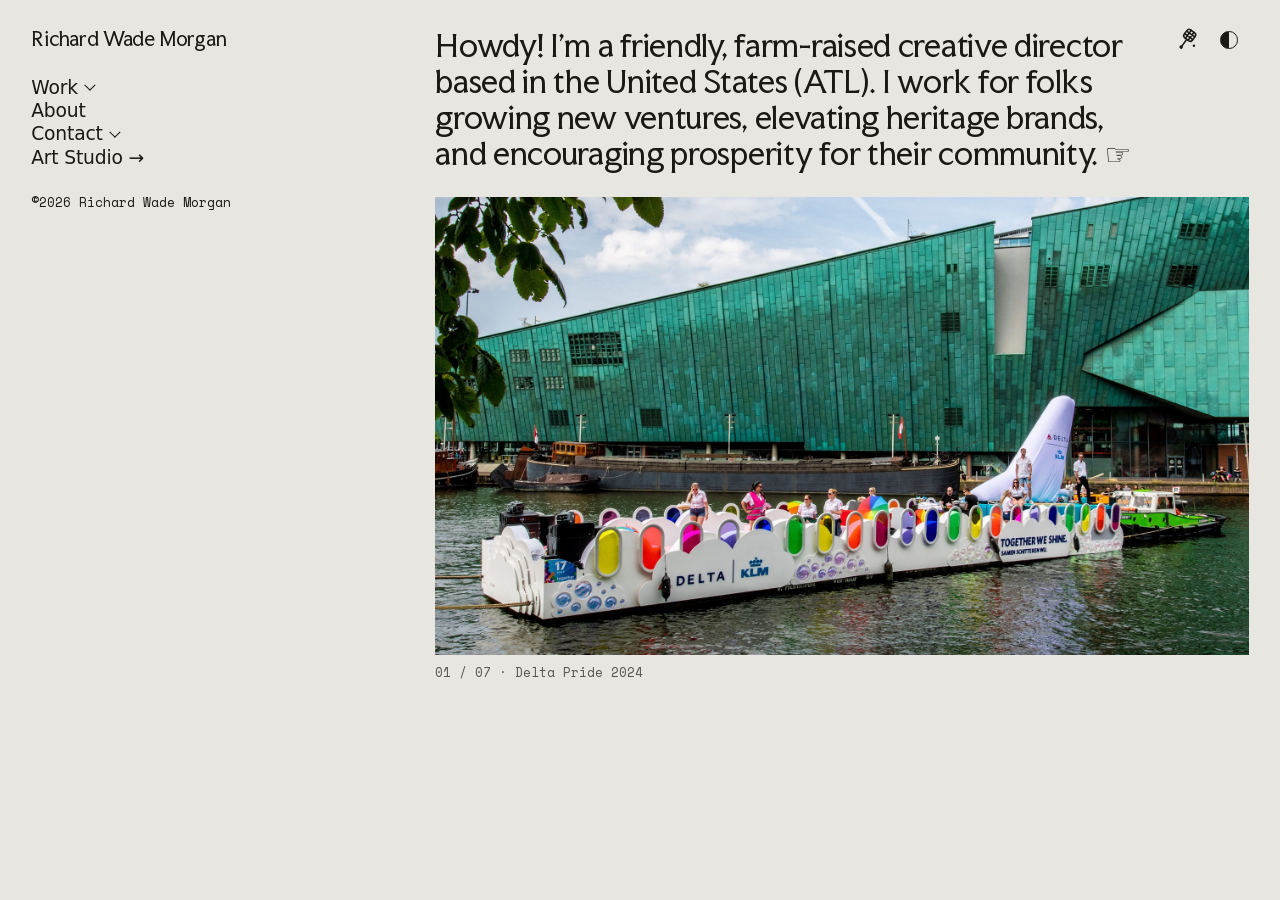
==== commit 6271dd95: "Contact dropdown with copy buttons; plain About line; lowercase bulleted beliefs - Contact opens Lin" ====
--- a/index.html
+++ b/index.html
@@ -100,7 +100,15 @@
               </div>
             </li>
             <li><a class="nav__link" href="about.html">About</a></li>
-            <li><a class="nav__link" href="mailto:wadewadedonttellme@gmail.com" data-contact>Contact</a></li>
+            <li class="nav__group" data-accordion>
+              <button type="button" class="nav__link nav__toggle acc__toggle" data-accordion-toggle aria-expanded="false" aria-controls="contact-menu">Contact <span class="acc__chevron" aria-hidden="true"></span></button>
+              <div class="acc__panel" id="contact-menu">
+                <ul class="nav__projects nav__contact">
+                  <li><a class="nav__link" href="https://www.linkedin.com/in/richard-wade-morgan/" target="_blank" rel="noopener noreferrer">LinkedIn <span class="nav__arrow" aria-hidden="true">→</span><span class="visually-hidden">(opens in a new tab)</span></a><button type="button" class="copy-btn" data-copy="https://www.linkedin.com/in/richard-wade-morgan/" data-copy-label="LinkedIn link" aria-label="Copy LinkedIn link" title="Copy LinkedIn link"><svg class="copy-btn__copy" viewBox="0 0 24 24" aria-hidden="true" focusable="false"><rect x="8.5" y="8.5" width="11" height="11" rx="2"/><path d="M15.5 8.5V6.5a2 2 0 0 0-2-2h-7a2 2 0 0 0-2 2v7a2 2 0 0 0 2 2h2"/></svg><svg class="copy-btn__check" viewBox="0 0 24 24" aria-hidden="true" focusable="false"><path d="M5 12.5l4.5 4.5L19 7.5"/></svg></button></li>
+                  <li><a class="nav__link" href="mailto:wadewadedonttellme@gmail.com">Email</a><button type="button" class="copy-btn" data-copy="wadewadedonttellme@gmail.com" data-copy-label="email address" aria-label="Copy email address" title="Copy email address"><svg class="copy-btn__copy" viewBox="0 0 24 24" aria-hidden="true" focusable="false"><rect x="8.5" y="8.5" width="11" height="11" rx="2"/><path d="M15.5 8.5V6.5a2 2 0 0 0-2-2h-7a2 2 0 0 0-2 2v7a2 2 0 0 0 2 2h2"/></svg><svg class="copy-btn__check" viewBox="0 0 24 24" aria-hidden="true" focusable="false"><path d="M5 12.5l4.5 4.5L19 7.5"/></svg></button></li>
+                </ul>
+              </div>
+            </li>
             <li><a class="nav__link" href="https://www.instagram.com/prismaticmenagerie/" target="_blank" rel="noopener noreferrer">Art Studio <span class="nav__arrow" aria-hidden="true">→</span><span class="visually-hidden">(opens in a new tab)</span></a></li>
           </ul>
         </nav>
@@ -129,12 +137,5 @@
     </main>
   </div>
 
-  <!-- Lets Netlify discover the contact form that js/contact.js builds. Not shown to visitors. -->
-  <form name="contact" method="POST" data-netlify="true" netlify-honeypot="bot-field" hidden>
-    <input type="hidden" name="form-name" value="contact">
-    <input name="bot-field">
-    <input type="email" name="email">
-    <textarea name="message"></textarea>
-  </form>
 </body>
 </html>
--- a/css/components.css
+++ b/css/components.css
@@ -4,7 +4,7 @@
    1. Masthead, brand, menu button      7. Figures and gallery
    2. Drawer and navigation             8. Credits and project pager
    3. Tools, colophon, back to top      9. Buttons and form fields
-   4. Inline links and icons           10. Dialogs (contact, lightbox)
+   4. Inline links and icons           10. Dialogs (lightbox, form styles)
    5. Lists                            11. Floating emoji
    6. Slider
    ========================================================================== */
@@ -195,6 +195,48 @@
 
 .nav__projects > li { padding-block: 0.06em; }
 .nav__projects > li:last-child { padding-block-end: 0.55em; }
+
+/* Contact menu: each option is a link plus a button that copies it. */
+.nav__contact > li {
+  display: flex;
+  align-items: center;
+  gap: 0.35em;
+}
+
+.copy-btn {
+  display: inline-grid;
+  place-items: center;
+  inline-size: 1.9rem;
+  block-size: 1.9rem;
+  padding: 0;
+  border: 0;
+  border-radius: 50%;
+  background: none;
+  color: var(--color-text-muted);
+  cursor: pointer;
+  transition: color var(--dur-fast) var(--ease-standard), background-color var(--dur-fast) var(--ease-standard);
+}
+
+.copy-btn:hover,
+.copy-btn:focus-visible {
+  color: var(--color-accent);
+  background: var(--color-fill);
+}
+
+.copy-btn svg {
+  inline-size: 1rem;
+  block-size: 1rem;
+  fill: none;
+  stroke: currentColor;
+  stroke-width: 1.6;
+  stroke-linecap: round;
+  stroke-linejoin: round;
+}
+
+.copy-btn__check { display: none; }
+.copy-btn.is-copied { color: var(--color-accent); }
+.copy-btn.is-copied .copy-btn__copy { display: none; }
+.copy-btn.is-copied .copy-btn__check { display: block; }
 
 /* Narrow screens: the drawer is a full-screen menu. */
 @media (max-width: 51.999rem) {
@@ -231,6 +273,7 @@
   .nav__list { font-size: var(--fs-nav-mobile); }
   .nav__link { padding-block: 0.3rem; }
   .nav__toggle { padding-block: 0.3rem; }
+  .copy-btn { inline-size: 2.5rem; block-size: 2.5rem; }
   .nav__projects { padding-inline-start: 1.1em; }
 }
 
@@ -480,6 +523,14 @@
   list-style: none;
   line-height: 1.5;
 }
+
+/* The "I believe in" list carries bullets. */
+.plain-list--bulleted {
+  list-style: disc;
+  padding-inline-start: 1.15em;
+}
+
+.plain-list--bulleted li::marker { color: var(--color-accent); }
 
 .list-block h2 { line-height: 1.5; }
 
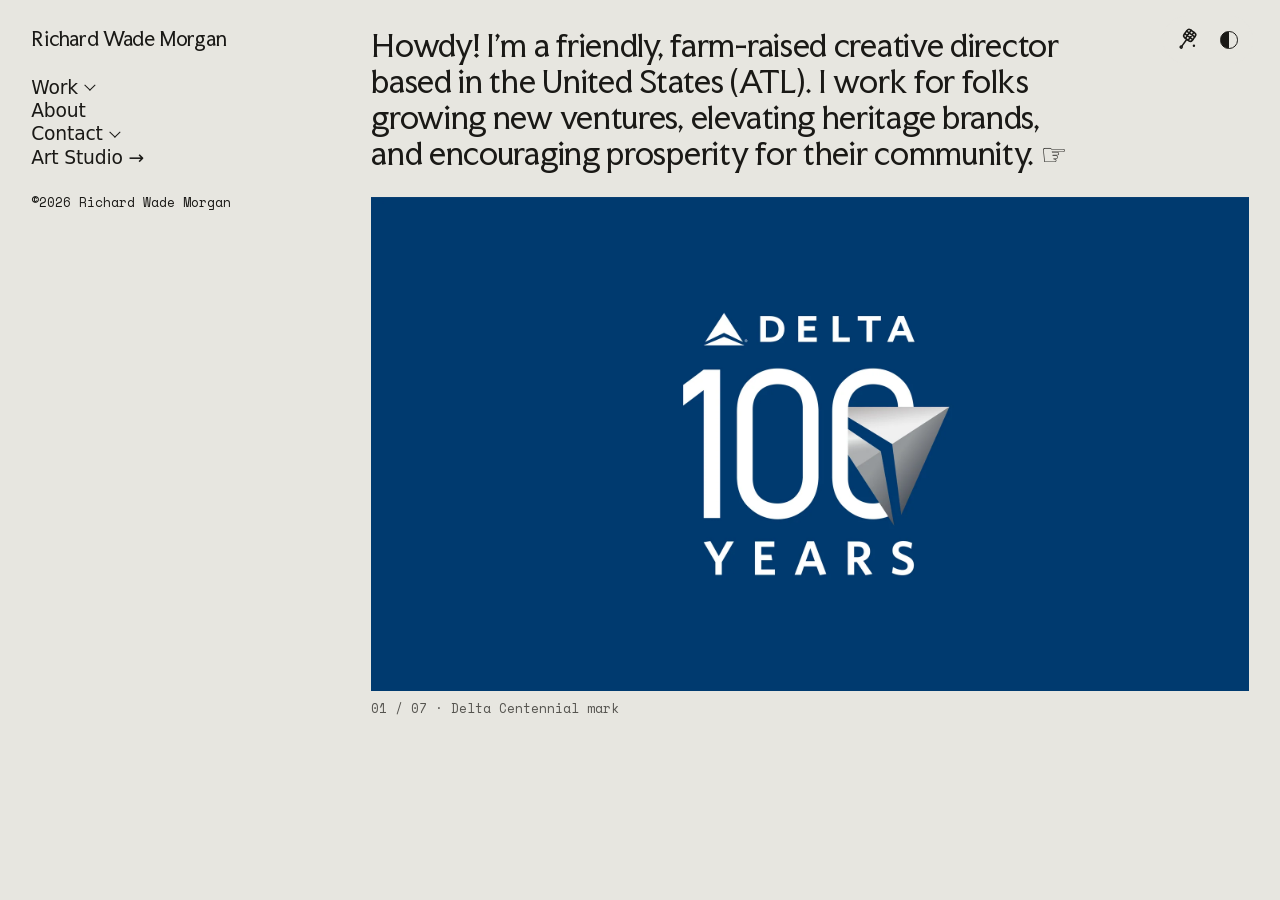
==== commit bbffba76: "New visuals: numbered Drive content replaces all project images; videos, zoom, carousel variants - C" ====
--- a/index.html
+++ b/index.html
@@ -12,7 +12,7 @@
   <meta property="og:site_name" content="Richard Wade Morgan">
   <meta property="og:title" content="Richard Wade Morgan | Creative Director in Atlanta">
   <meta property="og:description" content="Richard Wade Morgan is a creative director in Atlanta, designing brand identities and campaigns for new ventures and heritage brands.">
-  <meta property="og:image" content="https://richardwademorgan.com/assets/img/slider-3.jpg">
+  <meta property="og:image" content="https://richardwademorgan.com/assets/img/og-share.jpg">
   <meta name="twitter:card" content="summary_large_image">
   <meta name="twitter:title" content="Richard Wade Morgan | Creative Director in Atlanta">
   <meta name="twitter:description" content="Richard Wade Morgan is a creative director in Atlanta, designing brand identities and campaigns for new ventures and heritage brands.">
@@ -126,8 +126,8 @@
         <div class="slider__viewport" aria-live="off">
           <!-- Rendered fully by js/slider.js from js/data.js. This first slide is the no-JavaScript fallback. -->
           <figure class="slider__slide is-active">
-            <img src="assets/img/slider-3.jpg" width="1920" height="1080" fetchpriority="high"
-                 alt="The Delta and KLM Pride float, a white barge with rainbow-colored fuselage windows, on an Amsterdam canal.">
+            <img src="assets/img/slides/delta-centennial-logo.webp" width="2200" height="1238" fetchpriority="high"
+                 alt="The Delta 100 Years Centennial logo in white on a navy field.">
           </figure>
         </div>
         <div class="slider__meta">
--- a/css/tokens.css
+++ b/css/tokens.css
@@ -29,6 +29,7 @@
   --ink-900: #1a1916;     /* primary text */
   --ink-600: #55544f;     /* secondary text, 6:1 on paper-100 */
 
+  --black: #000000;       /* photography stage: matches pure-black product shots */
   --night-950: #0d0d0c;
   --night-900: #121211;   /* dark page background */
   --night-800: #1c1c1a;   /* dark raised surface */
@@ -61,6 +62,7 @@
   --color-on-lightbox: #f3f2ee;
   --color-focus:       var(--color-accent);
 
+  --color-stage:       var(--black);          /* behind black-background photography */
   --color-tool:        var(--ink-900);         /* icon buttons */
   --color-chrome:      rgb(231 230 224 / 0.94); /* backing for floating controls */
 
@@ -87,6 +89,7 @@
   --color-lightbox:    rgb(6 6 5 / 0.96);
   --color-on-lightbox: #f3f2ee;
 
+  --color-stage:       var(--black);
   --color-tool:        var(--orange-300);
   --color-chrome:      rgb(18 18 17 / 0.94);
 
@@ -146,9 +149,10 @@
 
 /* 6. LAYOUT ---------------------------------------------------------------- */
 :root {
-  --sidebar-width: max(34%, 21rem);                         /* left column  */
+  --sidebar-width: max(29%, 21rem);                         /* left column  */
   --pad-x: clamp(1.5rem, 1.31rem + 0.8vw, 3.5rem);          /* page gutter  */
   --pad-y: clamp(1.5rem, 1.05rem + 0.9vw, 2.5rem);
+  --media-gap: clamp(0.5rem, 0.32rem + 0.55vw, 0.9rem);   /* between pictures in a project */
   --measure: 72ch;                                          /* reading width */
   --bp-split: 52rem;       /* documented here; CSS can't read it in @media */
 }
@@ -168,6 +172,7 @@
   --dur-slow:  600ms;
   --dur-slide: 900ms;
   --dur-theme: 700ms;     /* light ⇄ dark crossfade */
+  --dur-menu-out: 600ms;  /* phone menu fading away as a new page loads */
   --dur-enter: 1000ms;    /* entrance of the page chrome and content */
 
   --z-content:  1;
--- a/css/layout.css
+++ b/css/layout.css
@@ -95,9 +95,18 @@
 [data-page="home"] .content > h1 { margin-block-end: var(--space-l); }
 [data-page="about"] .content > h1 { margin-block-end: var(--space-m); }   /* the line beneath tucks right under */
 
-/* Project pages stack copy, credits, gallery, and pager with a wider gap
+/* Project pages stack story blocks, credits, and the pager with a wider gap
    than the paragraphs inside the copy. */
 #project-body > * + * { margin-block-start: var(--space-xl); }
+
+/* Pictures that follow each other sit close, like a contact sheet; a new
+   paragraph or label opens a wider gap. Consecutive paragraphs read as one
+   passage. */
+#project-body > .story-media + .story-media { margin-block-start: var(--media-gap); }
+#project-body > .story-media--stage + .story-media--stage { margin-block-start: 0; }
+#project-body > .story-text + .story-text { margin-block-start: var(--flow); }
+#project-body > .story-label + .story-media { margin-block-start: var(--space-xs); }
+#project-body > .story-note { margin-block-start: var(--space-s); }
 
 /* The skip link focuses <main>; it needs no visible outline of its own. */
 main:focus { outline: none; }
--- a/css/components.css
+++ b/css/components.css
@@ -1,7 +1,7 @@
 /* ==========================================================================
    COMPONENTS
    --------------------------------------------------------------------------
-   1. Masthead, brand, menu button      7. Figures and gallery
+   1. Masthead, brand, menu button      7. Figures and story layouts
    2. Drawer and navigation             8. Credits and project pager
    3. Tools, colophon, back to top      9. Buttons and form fields
    4. Inline links and icons           10. Dialogs (lightbox, form styles)
@@ -269,6 +269,15 @@
 
   .nav { margin-block-start: var(--space-m); }
 
+  /* Following a link from the open menu: a slow, even fade with no sliding, so
+     the menu melts away while the next page comes in. */
+  html.is-leaving .drawer {
+    transform: none;
+    transition:
+      opacity var(--dur-menu-out) var(--ease-standard),
+      visibility 0s linear var(--dur-menu-out);
+  }
+
   /* Slightly larger type in the full-screen menu, with roomier tap targets. */
   .nav__list { font-size: var(--fs-nav-mobile); }
   .nav__link { padding-block: 0.3rem; }
@@ -409,6 +418,13 @@
   }
 }
 
+
+/* Small phones: tighter header so the name stays on one line beside the icons. */
+@media (max-width: 26rem) {
+  .masthead { gap: var(--space-xs); }
+  .tools { --tool: 2.25rem; }
+  .tools { margin-block-start: calc((var(--fs-nav) * var(--lh-snug) - var(--tool)) / 2); }
+}
 
 /* Back to top: appears bottom right after scrolling, on every screen size. */
 .to-top {
@@ -638,13 +654,10 @@
 }
 
 
-/* 7. FIGURES AND GALLERY --------------------------------------------------- */
-.gallery {
-  display: grid;
-  gap: var(--space-xl);
-}
-
-.figure { margin: 0; }
+/* 7. FIGURES AND STORY LAYOUTS ---------------------------------------------
+   A project page is words and pictures woven together (see data.js). Each
+   picture is a .figure; the layouts below arrange them. */
+.figure { margin: 0; min-width: 0; }
 
 .figure__trigger {
   display: block;
@@ -657,22 +670,411 @@
   cursor: zoom-in;
 }
 
+/* The picture's own shape is reserved with padding, which every browser
+   handles the same way, so a picture can never be squeezed or stretched. */
+.figure__trigger::before {
+  content: "";
+  display: block;
+  padding-top: calc(100% / var(--ar, 1.7778));
+}
+
 .figure__trigger img {
+  position: absolute;
+  inset: 0;
   width: 100%;
-  height: auto;
+  height: 100%;
+  object-fit: cover;
   transition: transform var(--dur-slow) var(--ease-out);
   -webkit-user-drag: none;
 }
 
 .figure__trigger:hover img { transform: scale(1.015); }
 
-.figure figcaption {
+.figure figcaption,
+.story-caption {
   max-width: var(--measure);
   margin-block-start: var(--space-xs);
   font-family: var(--font-mono);
   font-size: var(--fs-mono);
   line-height: 1.55;
   color: var(--color-text-muted);
+}
+
+.story-caption { margin-block-end: 0; }
+
+.story-note {
+  max-width: var(--measure);
+  font-family: var(--font-mono);
+  font-size: var(--fs-mono);
+  line-height: 1.6;
+  color: var(--color-text-muted);
+}
+
+.story-label {
+  font-family: var(--font-mono);
+  font-size: var(--fs-mono);
+  letter-spacing: 0.06em;
+  text-transform: uppercase;
+  color: var(--color-text-muted);
+}
+
+/* A row: pictures side by side, scaled to share one height. */
+.row {
+  display: flex;
+  gap: var(--media-gap);
+  align-items: flex-start;
+}
+
+.row > .figure { flex: var(--ar) 1 0%; }
+
+/* A black band: product shots photographed on black run edge to edge. */
+.story-media--stage { background: var(--color-stage); }
+.story-media--stage .figure__trigger { background: var(--color-stage); }
+.story-media--stage .row { gap: 0; }
+
+/* A soft frame for website and app screenshots. */
+.story-media--frame .figure__trigger {
+  border-radius: var(--radius-m);
+  box-shadow: 0 0 0 1px var(--color-line), 0 1.25rem 2.5rem -1.5rem rgb(0 0 0 / 0.35);
+}
+
+/* An even grid. */
+.grid {
+  display: grid;
+  grid-template-columns: repeat(var(--cols, 4), minmax(0, 1fr));
+  gap: var(--media-gap);
+}
+
+/* Staggered columns, for pictures of many shapes. */
+.masonry {
+  columns: var(--cols, 3);
+  column-gap: var(--media-gap);
+}
+
+.masonry > .figure {
+  break-inside: avoid;
+  margin-block-end: var(--media-gap);
+}
+
+/* A mosaic: one big picture and two small ones, cropped to fit. */
+.mosaic {
+  display: grid;
+  gap: var(--media-gap);
+}
+
+.mosaic > .figure { display: flex; flex-direction: column; min-height: 0; }
+.mosaic > .figure .figure__trigger { flex: 1; min-height: 0; }
+.mosaic > .figure .figure__trigger::before,
+.collage > .figure .figure__trigger::before { display: none; }
+
+.mosaic--feature-left {
+  grid-template-columns: 2fr 1fr;
+  grid-template-rows: 1fr 1fr;
+  aspect-ratio: 8 / 3;
+}
+
+.mosaic--feature-left > :first-child { grid-row: 1 / span 2; }
+
+.mosaic--feature-right {
+  grid-template-columns: 1fr 2fr;
+  grid-template-rows: 1fr 1fr;
+  aspect-ratio: 8 / 3;
+}
+
+.mosaic--feature-right > :first-child { grid-column: 2; grid-row: 1 / span 2; }
+
+/* A collage: three pictures overlap like prints on a table, each edged in
+   the page color so they separate cleanly. */
+.collage {
+  display: grid;
+  grid-template-columns: repeat(12, 1fr);
+  grid-template-rows: repeat(10, 1fr);
+  aspect-ratio: 16 / 9.6;
+}
+
+.collage > .figure { display: flex; flex-direction: column; min-height: 0; position: relative; }
+.collage > .figure .figure__trigger {
+  flex: 1;
+  min-height: 0;
+  box-shadow: 0 0 0 clamp(0.3rem, 0.2rem + 0.4vw, 0.6rem) var(--color-bg);
+}
+
+.collage > :nth-child(1) { grid-column: 1 / 7;  grid-row: 1 / 8;  z-index: 1; }
+.collage > :nth-child(2) { grid-column: 5 / 10; grid-row: 3 / 11; z-index: 2; }
+.collage > :nth-child(3) { grid-column: 8 / 13; grid-row: 1 / 7;  z-index: 3; }
+
+/* A split: a paragraph beside a tall picture that stays in view. */
+.split {
+  display: grid;
+  grid-template-columns: minmax(0, 1fr) minmax(0, 0.85fr);
+  gap: var(--space-xl);
+  align-items: start;
+}
+
+.split--left { grid-template-columns: minmax(0, 0.85fr) minmax(0, 1fr); }
+.split--left .split__media { order: -1; }
+
+.split__text { align-self: center; }
+
+.split__media {
+  position: sticky;
+  inset-block-start: var(--space-xl);
+}
+
+/* A narrow split suits tall, slim pieces such as banner ads. */
+.split--narrow { grid-template-columns: minmax(0, 1fr) min(100%, 15rem); }
+.split--narrow.split--left { grid-template-columns: min(100%, 15rem) minmax(0, 1fr); }
+
+/* A carousel: swipeable slides with a caption bar beneath. */
+.carousel__viewport {
+  display: flex;
+  overflow-x: auto;
+  scroll-snap-type: x mandatory;
+  scrollbar-width: none;
+  -webkit-overflow-scrolling: touch;
+}
+
+.carousel__viewport::-webkit-scrollbar { display: none; }
+
+.carousel__slide {
+  flex: 0 0 100%;
+  scroll-snap-align: start;
+}
+
+.carousel__slide .figure__trigger::before { padding-top: calc(100% / var(--carousel-ar, 1.7778)); }
+.carousel__slide img { object-fit: contain; }
+.carousel--cover .carousel__slide img { object-fit: cover; }
+
+.carousel__bar {
+  display: flex;
+  align-items: center;
+  gap: var(--space-s);
+  margin-block-start: var(--space-xs);
+  font-family: var(--font-mono);
+  font-size: var(--fs-mono);
+  line-height: 1.5;
+  color: var(--color-text-muted);
+}
+
+.carousel__btn {
+  display: grid;
+  place-items: center;
+  flex: none;
+  inline-size: 2.25rem;
+  block-size: 2.25rem;
+  padding: 0;
+  border: 1px solid var(--color-line);
+  border-radius: 50%;
+  background: none;
+  color: var(--color-text);
+  cursor: pointer;
+  transition: color var(--dur-fast), border-color var(--dur-fast), opacity var(--dur-fast);
+}
+
+.carousel__btn svg {
+  inline-size: 1.1rem;
+  block-size: 1.1rem;
+  fill: none;
+  stroke: currentColor;
+  stroke-width: 1.6;
+  stroke-linecap: round;
+  stroke-linejoin: round;
+}
+
+.carousel__btn:hover:not(:disabled),
+.carousel__btn:focus-visible { color: var(--color-accent); border-color: currentColor; }
+.carousel__btn:disabled { opacity: 0.35; cursor: default; }
+
+.carousel__count { flex: none; }
+.carousel__caption { min-width: 0; margin: 0; }
+
+/* Carousel variants ----------------------------------------------------------- */
+
+/* peek: the current slide sits at the center and its neighbors show at the
+   edges, dimmed, inviting a swipe. */
+.carousel--peek .carousel__viewport {
+  gap: var(--media-gap);
+  padding-inline: 8%;
+}
+
+.carousel--peek .carousel__slide {
+  flex: 0 0 84%;
+  scroll-snap-align: center;
+  opacity: 0.42;
+  transition: opacity var(--dur-slow) var(--ease-standard);
+}
+
+.carousel--peek .carousel__slide.is-current { opacity: 1; }
+
+/* strip: a film strip. Pictures of any shape share one height, so a tall ad
+   and a wide one sit side by side without either being squeezed. */
+.carousel--strip { --strip-h: clamp(15rem, 11rem + 15vw, 27rem); }
+
+.carousel--strip .carousel__viewport {
+  gap: var(--media-gap);
+  scroll-snap-type: x proximity;
+}
+
+.carousel--strip .carousel__slide {
+  flex: none;
+  scroll-snap-align: start;
+}
+
+.carousel--strip .carousel__slide .figure__trigger {
+  width: calc(var(--strip-h) * var(--ar));
+  height: var(--strip-h);
+}
+
+.carousel--strip .carousel__slide .figure__trigger::before { display: none; }
+
+.carousel__progress {
+  position: relative;
+  flex: 1;
+  block-size: 2px;
+  background: var(--color-line);
+}
+
+.carousel__progress i {
+  position: absolute;
+  inset: 0 auto 0 0;
+  inline-size: var(--p, 0%);
+  background: var(--color-accent);
+  transition: inline-size var(--dur-base) var(--ease-standard);
+}
+
+/* thumbs: one large slide and a rail of small ones to jump between. */
+.carousel__thumbs {
+  display: flex;
+  gap: var(--space-xs);
+  margin-block-start: var(--space-xs);
+  overflow-x: auto;
+  scrollbar-width: thin;
+}
+
+.carousel__thumb {
+  flex: 0 0 clamp(4.5rem, 9vw, 7rem);
+  padding: 0;
+  border: 2px solid transparent;
+  background: var(--color-media-bg);
+  cursor: pointer;
+  opacity: 0.6;
+  transition: opacity var(--dur-fast), border-color var(--dur-fast);
+}
+
+.carousel__thumb img {
+  display: block;
+  inline-size: 100%;
+  aspect-ratio: 16 / 9;
+  object-fit: cover;
+}
+
+.carousel__thumb:hover,
+.carousel__thumb:focus-visible { opacity: 1; }
+
+.carousel__thumb[aria-current="true"] {
+  opacity: 1;
+  border-color: var(--color-accent);
+}
+
+/* Hover zoom ------------------------------------------------------------------ */
+.zoom-lens {
+  --lens: clamp(8rem, 13vw, 12rem);
+  position: absolute;
+  z-index: 3;
+  inline-size: var(--lens);
+  block-size: var(--lens);
+  border-radius: 50%;
+  background-color: var(--color-surface);
+  background-repeat: no-repeat;
+  box-shadow: 0 0 0 3px var(--color-surface), 0 0 0 4px var(--color-line), 0 1rem 2.25rem -0.5rem rgb(0 0 0 / 0.45);
+  opacity: 0;
+  transform: scale(0.85);
+  pointer-events: none;
+  transition: opacity var(--dur-fast) var(--ease-standard), transform var(--dur-base) var(--ease-out);
+}
+
+.is-zoom-lens.is-zooming .zoom-lens { opacity: 1; transform: none; }
+
+.figure__trigger.is-zoomable:hover img { transform: none; }
+
+.is-zoom-pan img { transition: transform var(--dur-base) var(--ease-out); }
+.is-zoom-pan.is-zooming img { transform: scale(var(--zoom, 2.5)); transition-duration: 120ms; }
+
+/* A soft panel behind transparent product shots: they sit on the surface like
+   things on a shelf, and meet edge to edge. */
+.story-media--panel { background: var(--color-media-bg); }
+.story-media--panel .figure__trigger { background: transparent; }
+.story-media--panel .row { gap: 0; }
+#project-body > .story-media--panel + .story-media--panel { margin-block-start: 0; }
+
+/* Video ---------------------------------------------------------------------- */
+.video {
+  position: relative;
+  background: var(--black);
+}
+
+.video::before {
+  content: "";
+  display: block;
+  padding-top: calc(100% / var(--ar, 1.7778));
+}
+
+.video video {
+  position: absolute;
+  inset: 0;
+  inline-size: 100%;
+  block-size: 100%;
+  display: block;
+  background: var(--black);
+}
+
+.video__toggle {
+  position: absolute;
+  inset-block-end: var(--space-s);
+  inset-inline-end: var(--space-s);
+  padding: 0.3rem 0.7rem;
+  border: 1px solid rgb(255 255 255 / 0.5);
+  border-radius: var(--radius-pill);
+  background: rgb(0 0 0 / 0.55);
+  color: #fff;
+  font-family: var(--font-mono);
+  font-size: var(--fs-mono);
+  cursor: pointer;
+  opacity: 0;
+  transition: opacity var(--dur-fast);
+}
+
+.video:hover .video__toggle,
+.video__toggle:focus-visible { opacity: 1; }
+
+@media (hover: none) { .video__toggle { opacity: 1; } }
+
+/* Narrow screens: pictures stack or pair up, and the special layouts relax
+   into plain columns. */
+@media (max-width: 51.999rem) {
+  .row { flex-wrap: wrap; }
+  .row > .figure { flex: 1 1 calc(50% - var(--media-gap)); }
+  .row > .figure--wide { flex-basis: 100%; }
+  .story-media--stage .row > .figure { flex-basis: 50%; }
+
+  .grid { grid-template-columns: repeat(2, minmax(0, 1fr)); }
+  .masonry { columns: 2; }
+
+  .mosaic,
+  .collage { display: flex; flex-direction: column; aspect-ratio: auto; gap: var(--media-gap); }
+  .mosaic > .figure .figure__trigger,
+  .collage > .figure .figure__trigger { flex: none; box-shadow: none; }
+  .mosaic > .figure .figure__trigger::before,
+  .collage > .figure .figure__trigger::before { display: block; }
+
+  .split,
+  .split--left { grid-template-columns: minmax(0, 1fr); gap: var(--space-m); }
+  .split--left .split__media { order: 0; }
+  .split__media { position: static; }
+  .split--narrow .split__media { max-inline-size: 15rem; }
+
+  .carousel--peek .carousel__viewport { padding-inline: 5%; }
+  .carousel--peek .carousel__slide { flex-basis: 90%; }
 }
 
 .photo { inline-size: clamp(16rem, 62%, 34rem); }
--- a/css/motion.css
+++ b/css/motion.css
@@ -100,6 +100,8 @@
     transform 220ms var(--ease-standard);
 }
 
+html.is-leaving-menu .content { transition-duration: var(--dur-menu-out); }
+
 html.is-leaving .content {
   opacity: 0;
   transform: translateY(0.5rem);
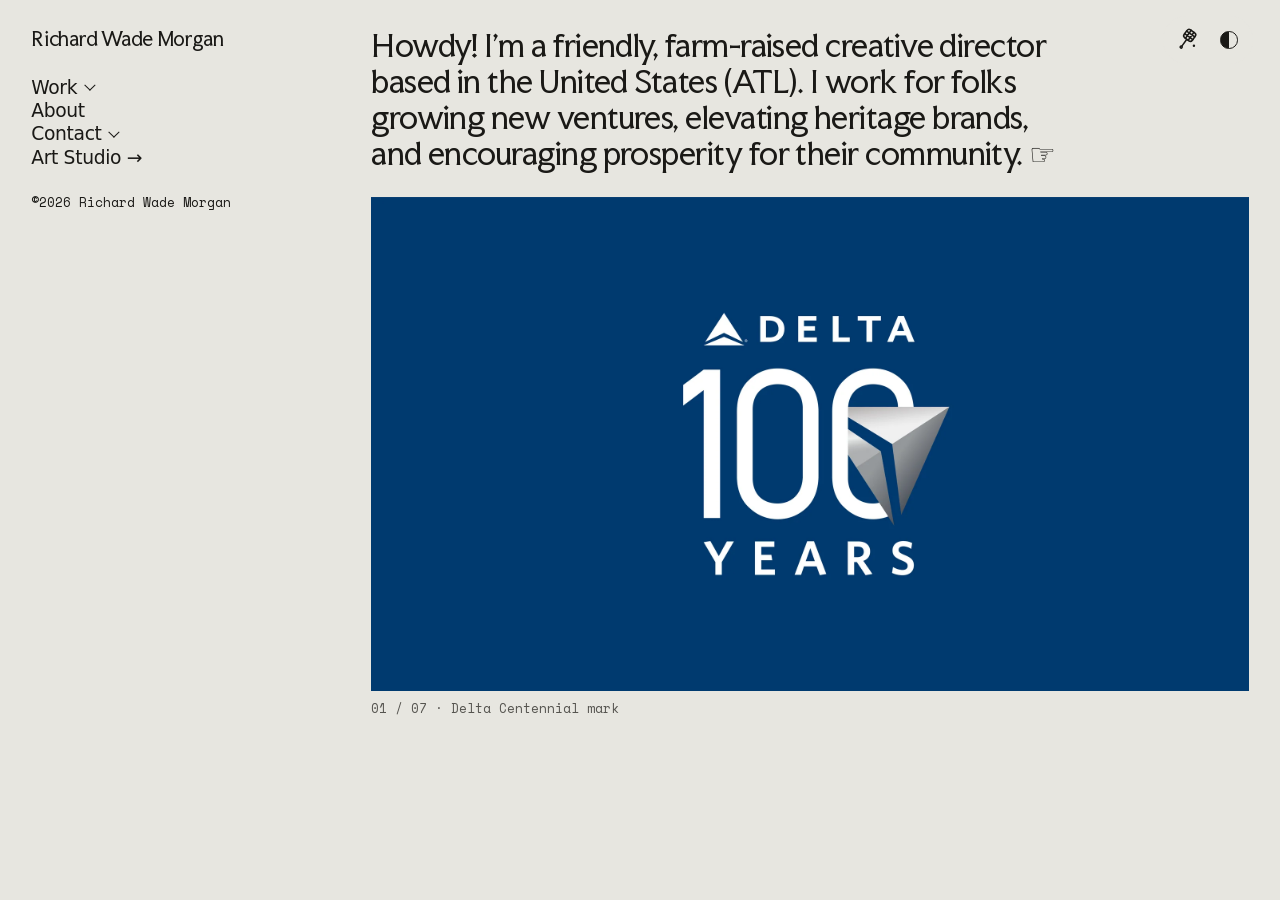
==== commit 38c0886d: "Instrument Sans body font; more whitespace around text, tighter type - Swap Hanken Grotesk for self-" ====
--- a/index.html
+++ b/index.html
@@ -21,7 +21,7 @@
   <link rel="icon" type="image/svg+xml" href="assets/favicon.svg">
   <link rel="icon" type="image/png" sizes="32x32" href="assets/favicon-32.png">
   <link rel="apple-touch-icon" href="assets/apple-touch-icon.png">
-  <link rel="preload" href="assets/fonts/hanken-grotesk-latin.woff2" as="font" type="font/woff2" crossorigin>
+  <link rel="preload" href="assets/fonts/instrument-sans-latin.woff2" as="font" type="font/woff2" crossorigin>
   <link rel="preload" href="assets/fonts/faculty-glyphic-latin.woff2" as="font" type="font/woff2" crossorigin>
   <link rel="preload" href="assets/fonts/space-mono-latin.woff2" as="font" type="font/woff2" crossorigin>
 
--- a/css/fonts.css
+++ b/css/fonts.css
@@ -1,5 +1,5 @@
 /* Self-hosted fonts (latin and latin-ext subsets), so text never waits on a
-   third-party server. Faculty Glyphic, Hanken Grotesk (variable), and Space Mono
+   third-party server. Faculty Glyphic, Instrument Sans (variable), and Space Mono
    are licensed under the SIL Open Font License. */
 
 /* Faculty Glyphic, latin-ext */
@@ -22,23 +22,25 @@
   unicode-range: U+0000-00FF, U+0131, U+0152-0153, U+02BB-02BC, U+02C6, U+02DA, U+02DC, U+0304, U+0308, U+0329, U+2000-206F, U+20AC, U+2122, U+2191, U+2193, U+2212, U+2215, U+FEFF, U+FFFD;
 }
 
-/* Hanken Grotesk, latin-ext */
+/* Instrument Sans, latin-ext */
 @font-face {
-  font-family: 'Hanken Grotesk';
+  font-family: 'Instrument Sans';
   font-style: normal;
-  font-weight: 100 900;
+  font-weight: 400 700;
+  font-stretch: 75% 100%;
   font-display: swap;
-  src: url(../assets/fonts/hanken-grotesk-latin-ext.woff2) format('woff2');
+  src: url(../assets/fonts/instrument-sans-latin-ext.woff2) format('woff2');
   unicode-range: U+0100-02BA, U+02BD-02C5, U+02C7-02CC, U+02CE-02D7, U+02DD-02FF, U+0304, U+0308, U+0329, U+1D00-1DBF, U+1E00-1E9F, U+1EF2-1EFF, U+2020, U+20A0-20AB, U+20AD-20C4, U+2113, U+2C60-2C7F, U+A720-A7FF;
 }
 
-/* Hanken Grotesk, latin */
+/* Instrument Sans, latin */
 @font-face {
-  font-family: 'Hanken Grotesk';
+  font-family: 'Instrument Sans';
   font-style: normal;
-  font-weight: 100 900;
+  font-weight: 400 700;
+  font-stretch: 75% 100%;
   font-display: swap;
-  src: url(../assets/fonts/hanken-grotesk-latin.woff2) format('woff2');
+  src: url(../assets/fonts/instrument-sans-latin.woff2) format('woff2');
   unicode-range: U+0000-00FF, U+0131, U+0152-0153, U+02BB-02BC, U+02C6, U+02DA, U+02DC, U+0304, U+0308, U+0329, U+2000-206F, U+20AC, U+2122, U+2191, U+2193, U+2212, U+2215, U+FEFF, U+FFFD;
 }
 
--- a/css/tokens.css
+++ b/css/tokens.css
@@ -17,6 +17,24 @@
    To retune the site, change a token here. To add a theme, add a block like
    the dark one in section 3.
    ========================================================================== */
+
+
+/* 0. THE COLOR COMPONENT ----------------------------------------------------
+   Every theme color is registered as a real color value that can animate, and
+   :root eases all of them together (see the end of section 3). Because every
+   header, body, menu, and panel reads the same animating value, they all move
+   between light and dark on exactly the same frame, with no seams between
+   layout areas. */
+@property --color-bg { syntax: "<color>"; inherits: true; initial-value: #e7e6e0; }
+@property --color-surface { syntax: "<color>"; inherits: true; initial-value: #ffffff; }
+@property --color-text { syntax: "<color>"; inherits: true; initial-value: #1a1916; }
+@property --color-text-muted { syntax: "<color>"; inherits: true; initial-value: #55544f; }
+@property --color-accent { syntax: "<color>"; inherits: true; initial-value: #ad4500; }
+@property --color-line { syntax: "<color>"; inherits: true; initial-value: rgb(26 25 22 / 0.2); }
+@property --color-fill { syntax: "<color>"; inherits: true; initial-value: rgb(26 25 22 / 0.08); }
+@property --color-media-bg { syntax: "<color>"; inherits: true; initial-value: #dddcd5; }
+@property --color-chrome { syntax: "<color>"; inherits: true; initial-value: rgb(231 230 224 / 0.94); }
+@property --color-tool { syntax: "<color>"; inherits: true; initial-value: #1a1916; }
 
 
 /* 1. PRIMITIVE PALETTE ----------------------------------------------------- */
@@ -97,10 +115,26 @@
 }
 
 
+/* The one place the light ⇄ dark crossfade is defined. */
+:root {
+  transition:
+    --color-bg var(--dur-theme) var(--ease-standard),
+    --color-surface var(--dur-theme) var(--ease-standard),
+    --color-text var(--dur-theme) var(--ease-standard),
+    --color-text-muted var(--dur-theme) var(--ease-standard),
+    --color-accent var(--dur-theme) var(--ease-standard),
+    --color-line var(--dur-theme) var(--ease-standard),
+    --color-fill var(--dur-theme) var(--ease-standard),
+    --color-media-bg var(--dur-theme) var(--ease-standard),
+    --color-chrome var(--dur-theme) var(--ease-standard),
+    --color-tool var(--dur-theme) var(--ease-standard);
+}
+
+
 /* 4. TYPOGRAPHY ------------------------------------------------------------
    Faculty Glyphic: ONLY the site name and the intro statements (the h1 on
    the home and About pages). It is decorative, so it is used sparingly.
-   Hanken Grotesk (variable, 100–900): everything else, including the
+   Instrument Sans (variable, 400–700): everything else, including the
    navigation, project titles, body copy, and h2 labels.
    Space Mono: captions, credits, small print.
 
@@ -109,7 +143,7 @@
    jumping at breakpoints. */
 :root {
   --font-intro:   "Faculty Glyphic", "Iowan Old Style", "Palatino Linotype", Georgia, serif;
-  --font-body:    "Hanken Grotesk", system-ui, -apple-system, "Segoe UI", sans-serif;
+  --font-body:    "Instrument Sans", system-ui, -apple-system, "Segoe UI", sans-serif;
   --font-mono:    "Space Mono", ui-monospace, "SF Mono", Menlo, Consolas, monospace;
 
   --fs-mono: clamp(0.75rem, 0.73rem + 0.1vw, 0.8125rem);  /* 12 → 13px   */
@@ -122,12 +156,13 @@
 
   --lh-tight: 1.2;
   --lh-snug:  1.25;
-  --lh-body:  1.55;
-
-  --track-display: -0.01em;
+  --lh-body:  1.45;
+
+  --track-display: -0.018em;
+  --track-body:    -0.012em;
 
   --weight-regular: 400;
-  --weight-title:   340;   /* Hanken is variable: light, elegant titles */
+  --weight-title:   400;   /* Instrument Sans starts at 400 */
   --weight-label:   600;
 }
 
@@ -142,8 +177,9 @@
   --space-xl:  clamp(2rem, 1.6rem + 1vw, 3rem);
   --space-2xl: clamp(3rem, 2.2rem + 2vw, 5rem);
   --space-3xl: clamp(4rem, 2.8rem + 4vw, 8rem);
-
-  --flow: 1.5em;          /* default vertical rhythm between text blocks */
+  --space-text: clamp(3rem, 2.3rem + 3vw, 6.5rem);   /* air above and below a block of text */
+
+  --flow: 1.35em;          /* default vertical rhythm between text blocks */
 }
 
 
@@ -172,7 +208,6 @@
   --dur-slow:  600ms;
   --dur-slide: 900ms;
   --dur-theme: 700ms;     /* light ⇄ dark crossfade */
-  --dur-menu-out: 600ms;  /* phone menu fading away as a new page loads */
   --dur-enter: 1000ms;    /* entrance of the page chrome and content */
 
   --z-content:  1;
--- a/css/base.css
+++ b/css/base.css
@@ -2,12 +2,12 @@
    BASE
    --------------------------------------------------------------------------
    Reset, document defaults, and the three core text styles:
-     h1    Hanken Grotesk 340, fluid 24 → 36px (page and project titles)
+     h1    Instrument Sans 400, fluid 24 → 36px (page and project titles)
            .intro: Faculty Glyphic, fluid 26 → 42px (the home and About
            intro statements, the only place that font is used besides
            the site name)
-     h2    Hanken Grotesk 600, body size        (section labels)
-     body  Hanken Grotesk 400, fluid 16 → 18px  (everything else)
+     h2    Instrument Sans 600, body size        (section labels)
+     body  Instrument Sans 400, fluid 16 → 18px  (everything else)
    ========================================================================== */
 
 /* Reset ------------------------------------------------------------------- */
@@ -44,22 +44,10 @@
   font-size: var(--fs-body);
   font-weight: var(--weight-regular);
   line-height: var(--lh-body);
+  letter-spacing: var(--track-body);
   font-optical-sizing: auto;
   -webkit-font-smoothing: antialiased;
   text-rendering: optimizeLegibility;
-}
-
-/* Smooth light ⇄ dark: colors ease for a moment around a theme change
-   (theme.js adds the class, then removes it). */
-html.theme-transition,
-html.theme-transition *,
-html.theme-transition *::before,
-html.theme-transition *::after {
-  transition:
-    background-color var(--dur-theme) var(--ease-standard),
-    color var(--dur-theme) var(--ease-standard),
-    border-color var(--dur-theme) var(--ease-standard),
-    fill var(--dur-theme) var(--ease-standard) !important;
 }
 
 /* Text styles ------------------------------------------------------------- */
@@ -98,6 +86,7 @@
 
 .mono {
   font-family: var(--font-mono);
+  letter-spacing: 0;
   font-size: var(--fs-mono);
   line-height: 1.5;
 }
@@ -142,6 +131,7 @@
   color: var(--color-bg);
   font-size: var(--fs-mono);
   font-family: var(--font-mono);
+  letter-spacing: 0;
   text-decoration: none;
   transform: translateY(-200%);
 }
--- a/css/layout.css
+++ b/css/layout.css
@@ -104,9 +104,15 @@
    passage. */
 #project-body > .story-media + .story-media { margin-block-start: var(--media-gap); }
 #project-body > .story-media--stage + .story-media--stage { margin-block-start: 0; }
+/* Modernist air: a block of text sits in generous space above and below. */
+#project-body > .story-text,
+#project-body > .story-passage { margin-block: var(--space-text); }
+#project-body > .story-passage + .story-passage,
 #project-body > .story-text + .story-text { margin-block-start: var(--flow); }
+#project-body > .story-note { margin-block: var(--space-xl); }
+#project-body > .story-label + .story-text,
+#project-body > .story-label + .story-passage { margin-block-start: var(--space-m); }
 #project-body > .story-label + .story-media { margin-block-start: var(--space-xs); }
-#project-body > .story-note { margin-block-start: var(--space-s); }
 
 /* The skip link focuses <main>; it needs no visible outline of its own. */
 main:focus { outline: none; }
--- a/css/components.css
+++ b/css/components.css
@@ -260,6 +260,12 @@
       visibility 0s linear var(--dur-base);
   }
 
+  /* A closed menu is invisible AND untouchable. Without this, the open "Work"
+     list inside it (which sets its own visibility, so it shows through the
+     hidden menu) could still catch taps and send a visitor to another
+     project. Everything inside inherits this. */
+  .drawer:not(.is-open) { pointer-events: none; }
+
   .drawer.is-open {
     visibility: visible;
     opacity: 1;
@@ -268,15 +274,6 @@
   }
 
   .nav { margin-block-start: var(--space-m); }
-
-  /* Following a link from the open menu: a slow, even fade with no sliding, so
-     the menu melts away while the next page comes in. */
-  html.is-leaving .drawer {
-    transform: none;
-    transition:
-      opacity var(--dur-menu-out) var(--ease-standard),
-      visibility 0s linear var(--dur-menu-out);
-  }
 
   /* Slightly larger type in the full-screen menu, with roomier tap targets. */
   .nav__list { font-size: var(--fs-nav-mobile); }
@@ -402,6 +399,7 @@
   gap: var(--space-xs);
   margin-block-start: var(--space-l);
   font-family: var(--font-mono);
+  letter-spacing: 0;
   font-size: var(--fs-mono);
   line-height: 1.4;
 }
@@ -649,6 +647,7 @@
 .slider__meta {
   margin-block-start: var(--space-xs);
   font-family: var(--font-mono);
+  letter-spacing: 0;
   font-size: var(--fs-mono);
   line-height: 1.5;
 }
@@ -689,12 +688,14 @@
 }
 
 .figure__trigger:hover img { transform: scale(1.015); }
+.story-media--still .figure__trigger:hover img { transform: none; }
 
 .figure figcaption,
 .story-caption {
   max-width: var(--measure);
   margin-block-start: var(--space-xs);
   font-family: var(--font-mono);
+  letter-spacing: 0;
   font-size: var(--fs-mono);
   line-height: 1.55;
   color: var(--color-text-muted);
@@ -705,10 +706,23 @@
 .story-note {
   max-width: var(--measure);
   font-family: var(--font-mono);
+  letter-spacing: 0;
   font-size: var(--fs-mono);
   line-height: 1.6;
   color: var(--color-text-muted);
 }
+
+/* A passage: neighboring paragraphs, set in two columns across the full width
+   of the pictures on a wide screen. */
+.story-passage > p { margin: 0; }
+.story-passage > p + p { margin-block-start: var(--flow); }
+
+@media (min-width: 72rem) {
+  .story-passage { column-count: 2; column-gap: var(--space-l); }
+}
+
+#project-body > p.story-text,
+#project-body > .story-note { max-width: none; }
 
 .story-label {
   font-family: var(--font-mono);
@@ -832,6 +846,8 @@
   scroll-snap-type: x mandatory;
   scrollbar-width: none;
   -webkit-overflow-scrolling: touch;
+  overscroll-behavior-x: contain;       /* a swipe stays in the carousel; it never turns into "back" */
+  touch-action: pan-x pan-y;
 }
 
 .carousel__viewport::-webkit-scrollbar { display: none; }
@@ -851,6 +867,7 @@
   gap: var(--space-s);
   margin-block-start: var(--space-xs);
   font-family: var(--font-mono);
+  letter-spacing: 0;
   font-size: var(--fs-mono);
   line-height: 1.5;
   color: var(--color-text-muted);
@@ -888,6 +905,19 @@
 .carousel__count { flex: none; }
 .carousel__caption { min-width: 0; margin: 0; }
 
+/* On a phone the caption gets its own line, smaller, under the buttons and
+   counter, instead of being squeezed in beside them. */
+@media (max-width: 51.999rem) {
+  .carousel__bar { flex-wrap: wrap; row-gap: var(--space-xs); }
+  .carousel__caption {
+    flex: 1 0 100%;
+    order: 3;
+    font-size: 0.72rem;
+    line-height: 1.5;
+    letter-spacing: 0;
+  }
+}
+
 /* Carousel variants ----------------------------------------------------------- */
 
 /* peek: the current slide sits at the center and its neighbors show at the
@@ -977,28 +1007,10 @@
 }
 
 /* Hover zoom ------------------------------------------------------------------ */
-.zoom-lens {
-  --lens: clamp(8rem, 13vw, 12rem);
-  position: absolute;
-  z-index: 3;
-  inline-size: var(--lens);
-  block-size: var(--lens);
-  border-radius: 50%;
-  background-color: var(--color-surface);
-  background-repeat: no-repeat;
-  box-shadow: 0 0 0 3px var(--color-surface), 0 0 0 4px var(--color-line), 0 1rem 2.25rem -0.5rem rgb(0 0 0 / 0.45);
-  opacity: 0;
-  transform: scale(0.85);
-  pointer-events: none;
-  transition: opacity var(--dur-fast) var(--ease-standard), transform var(--dur-base) var(--ease-out);
-}
-
-.is-zoom-lens.is-zooming .zoom-lens { opacity: 1; transform: none; }
-
 .figure__trigger.is-zoomable:hover img { transform: none; }
 
-.is-zoom-pan img { transition: transform var(--dur-base) var(--ease-out); }
-.is-zoom-pan.is-zooming img { transform: scale(var(--zoom, 2.5)); transition-duration: 120ms; }
+.is-zoomable img { transition: transform var(--dur-base) var(--ease-out); }
+.is-zoomable.is-zooming img { transform: scale(var(--zoom, 2.5)); transition-duration: 120ms; }
 
 /* A soft panel behind transparent product shots: they sit on the surface like
    things on a shelf, and meet edge to edge. */
@@ -1038,6 +1050,7 @@
   background: rgb(0 0 0 / 0.55);
   color: #fff;
   font-family: var(--font-mono);
+  letter-spacing: 0;
   font-size: var(--fs-mono);
   cursor: pointer;
   opacity: 0;
@@ -1048,6 +1061,22 @@
 .video__toggle:focus-visible { opacity: 1; }
 
 @media (hover: none) { .video__toggle { opacity: 1; } }
+
+/* Gallery: rows are packed by js/blocks.js, each row one height. */
+.gallery {
+  display: flex;
+  flex-direction: column;
+  gap: var(--media-gap);
+}
+
+.gallery__row {
+  display: flex;
+  gap: var(--media-gap);
+  align-items: flex-start;
+}
+
+.gallery__row > .figure { flex: var(--ar) 1 0%; }
+.gallery__row--loose > .figure { flex: none; width: calc(var(--ar) * var(--h)); }
 
 /* Narrow screens: pictures stack or pair up, and the special layouts relax
    into plain columns. */
@@ -1095,6 +1124,7 @@
 .credits {
   max-width: var(--measure);
   font-family: var(--font-mono);
+  letter-spacing: 0;
   font-size: var(--fs-mono);
   line-height: 1.55;
 }
@@ -1126,6 +1156,7 @@
   display: block;
   margin-block-end: var(--space-2xs);
   font-family: var(--font-mono);
+  letter-spacing: 0;
   font-size: var(--fs-mono);
   color: var(--color-text-muted);
 }
@@ -1294,6 +1325,9 @@
   block-size: 100dvh;
   background: var(--color-lightbox);
   color: var(--color-on-lightbox);
+  overflow: hidden;
+  touch-action: none;                   /* our own swipe, pinch, and pan (see js/lightbox.js) */
+  overscroll-behavior: contain;
 }
 
 .lightbox[open] {
@@ -1316,11 +1350,19 @@
   block-size: auto;
   object-fit: contain;
   -webkit-user-drag: none;
-}
+  user-select: none;
+  -webkit-user-select: none;
+  transform-origin: center;
+  will-change: transform;
+}
+
+.lightbox.is-zoomed { cursor: grab; }
+.lightbox.is-zoomed .lightbox__caption { opacity: 0; }
 
 .lightbox__caption {
   max-inline-size: 60ch;
   font-family: var(--font-mono);
+  letter-spacing: 0;
   font-size: var(--fs-mono);
   line-height: 1.5;
   text-align: center;
--- a/css/motion.css
+++ b/css/motion.css
@@ -100,20 +100,9 @@
     transform 220ms var(--ease-standard);
 }
 
-html.is-leaving-menu .content { transition-duration: var(--dur-menu-out); }
-
 html.is-leaving .content {
   opacity: 0;
   transform: translateY(0.5rem);
-}
-
-
-/* Theme change ---------------------------------------------------------------
-   Where the browser supports View Transitions, the whole page crossfades
-   between light and dark. Elsewhere, colors ease (see base.css). */
-::view-transition-group(root) {
-  animation-duration: var(--dur-theme);
-  animation-timing-function: var(--ease-standard);
 }
 
 
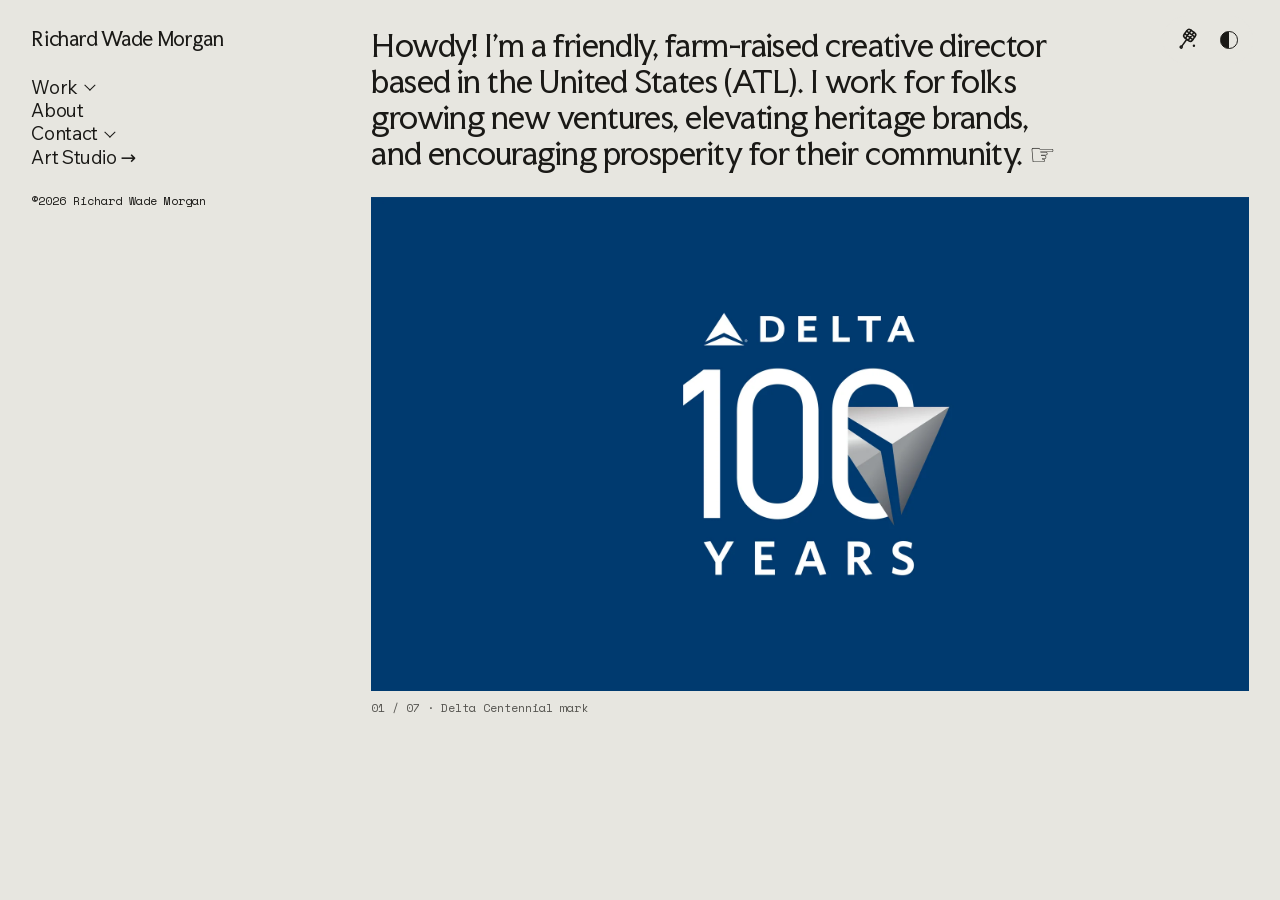
==== commit 66e6a5b5: "Wix Madefor Text at 14px, softer body copy, Stord and About updates - Swap body font to self-hosted " ====
--- a/index.html
+++ b/index.html
@@ -21,7 +21,7 @@
   <link rel="icon" type="image/svg+xml" href="assets/favicon.svg">
   <link rel="icon" type="image/png" sizes="32x32" href="assets/favicon-32.png">
   <link rel="apple-touch-icon" href="assets/apple-touch-icon.png">
-  <link rel="preload" href="assets/fonts/instrument-sans-latin.woff2" as="font" type="font/woff2" crossorigin>
+  <link rel="preload" href="assets/fonts/wix-madefor-text-latin.woff2" as="font" type="font/woff2" crossorigin>
   <link rel="preload" href="assets/fonts/faculty-glyphic-latin.woff2" as="font" type="font/woff2" crossorigin>
   <link rel="preload" href="assets/fonts/space-mono-latin.woff2" as="font" type="font/woff2" crossorigin>
 
--- a/css/fonts.css
+++ b/css/fonts.css
@@ -1,5 +1,5 @@
 /* Self-hosted fonts (latin and latin-ext subsets), so text never waits on a
-   third-party server. Faculty Glyphic, Instrument Sans (variable), and Space Mono
+   third-party server. Faculty Glyphic, Wix Madefor Text (variable), and Space Mono
    are licensed under the SIL Open Font License. */
 
 /* Faculty Glyphic, latin-ext */
@@ -22,25 +22,23 @@
   unicode-range: U+0000-00FF, U+0131, U+0152-0153, U+02BB-02BC, U+02C6, U+02DA, U+02DC, U+0304, U+0308, U+0329, U+2000-206F, U+20AC, U+2122, U+2191, U+2193, U+2212, U+2215, U+FEFF, U+FFFD;
 }
 
-/* Instrument Sans, latin-ext */
+/* Wix Madefor Text, latin-ext */
 @font-face {
-  font-family: 'Instrument Sans';
+  font-family: 'Wix Madefor Text';
   font-style: normal;
-  font-weight: 400 700;
-  font-stretch: 75% 100%;
+  font-weight: 400 800;
   font-display: swap;
-  src: url(../assets/fonts/instrument-sans-latin-ext.woff2) format('woff2');
+  src: url(../assets/fonts/wix-madefor-text-latin-ext.woff2) format('woff2');
   unicode-range: U+0100-02BA, U+02BD-02C5, U+02C7-02CC, U+02CE-02D7, U+02DD-02FF, U+0304, U+0308, U+0329, U+1D00-1DBF, U+1E00-1E9F, U+1EF2-1EFF, U+2020, U+20A0-20AB, U+20AD-20C4, U+2113, U+2C60-2C7F, U+A720-A7FF;
 }
 
-/* Instrument Sans, latin */
+/* Wix Madefor Text, latin */
 @font-face {
-  font-family: 'Instrument Sans';
+  font-family: 'Wix Madefor Text';
   font-style: normal;
-  font-weight: 400 700;
-  font-stretch: 75% 100%;
+  font-weight: 400 800;
   font-display: swap;
-  src: url(../assets/fonts/instrument-sans-latin.woff2) format('woff2');
+  src: url(../assets/fonts/wix-madefor-text-latin.woff2) format('woff2');
   unicode-range: U+0000-00FF, U+0131, U+0152-0153, U+02BB-02BC, U+02C6, U+02DA, U+02DC, U+0304, U+0308, U+0329, U+2000-206F, U+20AC, U+2122, U+2191, U+2193, U+2212, U+2215, U+FEFF, U+FFFD;
 }
 
--- a/css/tokens.css
+++ b/css/tokens.css
@@ -28,6 +28,7 @@
 @property --color-bg { syntax: "<color>"; inherits: true; initial-value: #e7e6e0; }
 @property --color-surface { syntax: "<color>"; inherits: true; initial-value: #ffffff; }
 @property --color-text { syntax: "<color>"; inherits: true; initial-value: #1a1916; }
+@property --color-text-body { syntax: "<color>"; inherits: true; initial-value: #3b3a36; }
 @property --color-text-muted { syntax: "<color>"; inherits: true; initial-value: #55544f; }
 @property --color-accent { syntax: "<color>"; inherits: true; initial-value: #ad4500; }
 @property --color-line { syntax: "<color>"; inherits: true; initial-value: rgb(26 25 22 / 0.2); }
@@ -45,6 +46,7 @@
   --paper-300: #cfcdc6;
 
   --ink-900: #1a1916;     /* primary text */
+  --ink-800: #3b3a36;     /* project body copy: softer than ink-900, 9.1:1 on paper-100 */
   --ink-600: #55544f;     /* secondary text, 6:1 on paper-100 */
 
   --black: #000000;       /* photography stage: matches pure-black product shots */
@@ -54,6 +56,7 @@
   --night-700: #2b2b28;
 
   --bone-100: #ecebe5;    /* dark primary text */
+  --bone-200: #cfcec7;    /* dark project body copy, 11.9:1 on night-900 */
   --bone-400: #a9a8a1;    /* dark secondary text */
 
   /* Highlight orange, in two strengths. Each is tuned to clear 4.5:1 on the
@@ -70,6 +73,7 @@
   --color-bg:          var(--paper-100);
   --color-surface:     var(--paper-0);        /* menus, dialogs */
   --color-text:        var(--ink-900);
+  --color-text-body:   var(--ink-800);        /* project body copy only */
   --color-text-muted:  var(--ink-600);
   --color-accent:      var(--orange-700);     /* highlight: hover, current page, focus, tabs */
   --color-line:        rgb(26 25 22 / 0.2);   /* hairlines */
@@ -98,6 +102,7 @@
   --color-bg:          var(--night-900);
   --color-surface:     var(--night-800);
   --color-text:        var(--bone-100);
+  --color-text-body:   var(--bone-200);
   --color-text-muted:  var(--bone-400);
   --color-accent:      var(--orange-300);
   --color-line:        rgb(236 235 229 / 0.22);
@@ -121,6 +126,7 @@
     --color-bg var(--dur-theme) var(--ease-standard),
     --color-surface var(--dur-theme) var(--ease-standard),
     --color-text var(--dur-theme) var(--ease-standard),
+    --color-text-body var(--dur-theme) var(--ease-standard),
     --color-text-muted var(--dur-theme) var(--ease-standard),
     --color-accent var(--dur-theme) var(--ease-standard),
     --color-line var(--dur-theme) var(--ease-standard),
@@ -134,7 +140,7 @@
 /* 4. TYPOGRAPHY ------------------------------------------------------------
    Faculty Glyphic: ONLY the site name and the intro statements (the h1 on
    the home and About pages). It is decorative, so it is used sparingly.
-   Instrument Sans (variable, 400–700): everything else, including the
+   Wix Madefor Text (variable, 400–800): everything else, including the
    navigation, project titles, body copy, and h2 labels.
    Space Mono: captions, credits, small print.
 
@@ -143,11 +149,11 @@
    jumping at breakpoints. */
 :root {
   --font-intro:   "Faculty Glyphic", "Iowan Old Style", "Palatino Linotype", Georgia, serif;
-  --font-body:    "Instrument Sans", system-ui, -apple-system, "Segoe UI", sans-serif;
+  --font-body:    "Wix Madefor Text", system-ui, -apple-system, "Segoe UI", sans-serif;
   --font-mono:    "Space Mono", ui-monospace, "SF Mono", Menlo, Consolas, monospace;
 
-  --fs-mono: clamp(0.75rem, 0.73rem + 0.1vw, 0.8125rem);  /* 12 → 13px   */
-  --fs-body: clamp(1rem, 0.97rem + 0.13vw, 1.125rem);     /* 16 → 18px   */
+  --fs-mono:  clamp(0.6875rem, 0.67rem + 0.08vw, 0.72rem); /* 11 → 11.5px */
+  --fs-body:  0.875rem;                                    /* 14px        */
   --fs-h2:   var(--fs-body);                              /* label style */
   --fs-nav:  clamp(1.125rem, 1.09rem + 0.1vw, 1.3125rem); /* 18 → 21px   */
   --fs-nav-mobile: clamp(1.3125rem, 1.24rem + 0.35vw, 1.5rem); /* 21 → 24px, full-screen menu */
@@ -156,13 +162,13 @@
 
   --lh-tight: 1.2;
   --lh-snug:  1.25;
-  --lh-body:  1.45;
+  --lh-body:  1.6;
 
   --track-display: -0.018em;
   --track-body:    -0.012em;
 
   --weight-regular: 400;
-  --weight-title:   400;   /* Instrument Sans starts at 400 */
+  --weight-title:   400;
   --weight-label:   600;
 }
 
--- a/css/base.css
+++ b/css/base.css
@@ -2,12 +2,12 @@
    BASE
    --------------------------------------------------------------------------
    Reset, document defaults, and the three core text styles:
-     h1    Instrument Sans 400, fluid 24 → 36px (page and project titles)
+     h1    Wix Madefor Text 400, fluid 24 → 36px (page and project titles)
            .intro: Faculty Glyphic, fluid 26 → 42px (the home and About
            intro statements, the only place that font is used besides
            the site name)
-     h2    Instrument Sans 600, body size        (section labels)
-     body  Instrument Sans 400, fluid 16 → 18px  (everything else)
+     h2    Wix Madefor Text 600, body size        (section labels)
+     body  Wix Madefor Text 400, 14px            (everything else)
    ========================================================================== */
 
 /* Reset ------------------------------------------------------------------- */
--- a/css/layout.css
+++ b/css/layout.css
@@ -104,6 +104,9 @@
    passage. */
 #project-body > .story-media + .story-media { margin-block-start: var(--media-gap); }
 #project-body > .story-media--stage + .story-media--stage { margin-block-start: 0; }
+/* Project body copy is a softer dark grey than the black of the navigation. */
+#project-body .story-text { color: var(--color-text-body); }
+
 /* Modernist air: a block of text sits in generous space above and below. */
 #project-body > .story-text,
 #project-body > .story-passage { margin-block: var(--space-text); }
--- a/css/components.css
+++ b/css/components.css
@@ -21,11 +21,19 @@
 }
 
 .brand {
+  position: relative;
   font-family: var(--font-intro);
   font-size: var(--fs-nav);
   line-height: var(--lh-snug);
   letter-spacing: var(--track-display);
   text-decoration: none;
+}
+
+/* A larger invisible tap area around the site name (the text itself stays put). */
+.brand::after {
+  content: "";
+  position: absolute;
+  inset: -0.6rem -0.5rem;
 }
 
 .brand:hover { color: var(--color-accent); }
@@ -912,7 +920,7 @@
   .carousel__caption {
     flex: 1 0 100%;
     order: 3;
-    font-size: 0.72rem;
+    font-size: 0.6875rem;
     line-height: 1.5;
     letter-spacing: 0;
   }
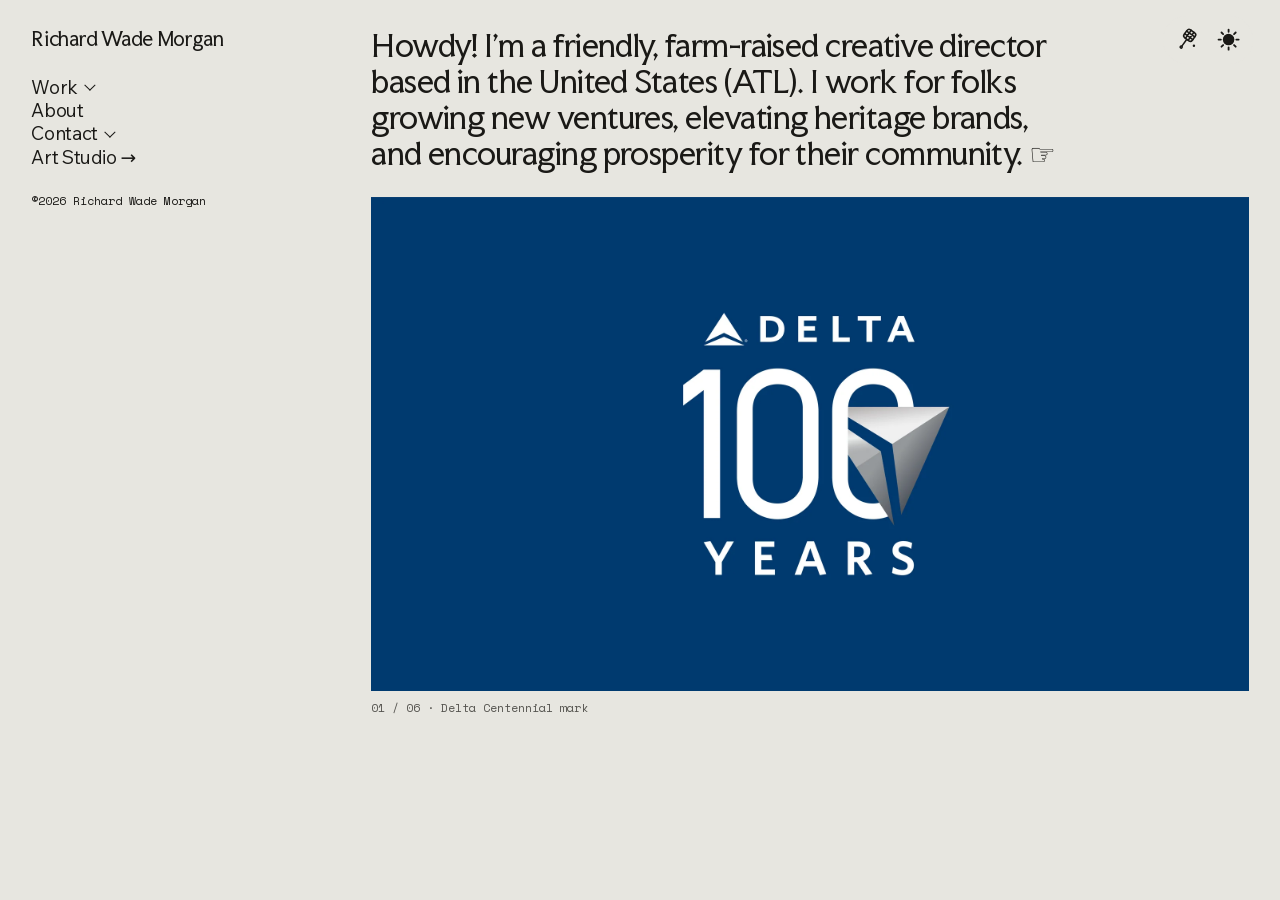
==== commit df7db30b: "Moon/sun theme icon with circular reveal; remove Hooters slide - Theme toggle: crescent moon in dark" ====
--- a/index.html
+++ b/index.html
@@ -74,7 +74,11 @@
             </svg>
           </button>
           <button type="button" class="tool-btn theme-toggle" data-theme-toggle aria-pressed="false" aria-label="Dark mode" title="Dark mode">
-            <span class="theme-toggle__icon" aria-hidden="true"></span>
+            <svg class="theme-toggle__icon" viewBox="0 0 24 24" aria-hidden="true" focusable="false">
+              <defs><mask id="tt-mask"><rect width="24" height="24" fill="#fff"/><circle class="theme-toggle__cut" cx="16.5" cy="7.5" r="8" fill="#000"/></mask></defs>
+              <g mask="url(#tt-mask)"><circle class="theme-toggle__disc" cx="12" cy="12" r="8.5"/></g>
+              <path class="theme-toggle__rays" d="M12 1.6v2.4M12 20v2.4M1.6 12H4M20 12h2.4M4.65 4.65l1.7 1.7M17.65 17.65l1.7 1.7M4.65 19.35l1.7-1.7M17.65 6.35l1.7-1.7"/>
+            </svg>
           </button>
         </div>
         <button class="menu-toggle" type="button" aria-expanded="false" aria-controls="drawer" aria-label="Menu">
--- a/css/layout.css
+++ b/css/layout.css
@@ -113,6 +113,7 @@
 #project-body > .story-passage + .story-passage,
 #project-body > .story-text + .story-text { margin-block-start: var(--flow); }
 #project-body > .story-note { margin-block: var(--space-xl); }
+#project-body > .project-intro { margin-block: var(--space-text); }
 #project-body > .story-label + .story-text,
 #project-body > .story-label + .story-passage { margin-block-start: var(--space-m); }
 #project-body > .story-label + .story-media { margin-block-start: var(--space-xs); }
--- a/css/components.css
+++ b/css/components.css
@@ -294,7 +294,7 @@
 
 /* 3. TOOLS, COLOPHON ------------------------------------------------------ */
 
-/* The swatter and half-moon sit together at the top right of the window on
+/* The swatter and moon/sun sit together at the top right of the window on
    wide screens (backed so they stay legible over images) and in the pinned
    masthead, between the name and "•••", on narrow ones. */
 .tools {
@@ -326,27 +326,43 @@
 
 .tool-btn:hover { background: var(--color-fill); }
 
-/* A half-filled circle (half moon). It turns over when the theme changes. */
+/* The theme icon: a crescent moon in dark mode that opens toward its upper
+   right corner, its bite sliding away and the disc shrinking into a sun with
+   rays, and back again. The colors and shapes come from the theme name on
+   <html>, so the drawing always matches the page. */
 .theme-toggle__icon {
-  inline-size: 1.1rem;
-  block-size: 1.1rem;
-  border: 1.5px solid currentColor;
-  border-radius: 50%;
-  background: linear-gradient(90deg, currentColor 50%, transparent 50%);
-  transition: transform var(--dur-theme) var(--ease-out);
-}
-
-.theme-toggle[aria-pressed="true"] .theme-toggle__icon { transform: rotate(180deg); }
-
-/* Windows high-contrast mode drops background fills, which would erase the
-   half-moon, so it is redrawn with system colors there. */
-@media (forced-colors: active) {
-  .theme-toggle__icon {
-    forced-color-adjust: none;
-    border-color: ButtonText;
-    background: linear-gradient(90deg, ButtonText 50%, transparent 50%);
-  }
-}
+  inline-size: 1.45rem;
+  block-size: 1.45rem;
+  overflow: visible;
+}
+
+.theme-toggle__disc,
+.theme-toggle__cut,
+.theme-toggle__rays {
+  transform-origin: 12px 12px;
+  transition:
+    transform var(--dur-theme) var(--ease-out),
+    opacity var(--dur-theme) var(--ease-out);
+}
+
+.theme-toggle__disc { fill: currentColor; }
+
+.theme-toggle__rays {
+  fill: none;
+  stroke: currentColor;
+  stroke-width: 1.9;
+  stroke-linecap: round;
+}
+
+/* Light mode: a sun. The bite has slid off to the upper right. */
+.theme-toggle__cut { transform: translate(17px, -17px); }
+.theme-toggle__disc { transform: scale(0.7); }
+.theme-toggle__rays { opacity: 1; transform: rotate(0deg) scale(1); }
+
+/* Dark mode: a crescent moon, bitten from the upper right. */
+:root[data-theme="dark"] .theme-toggle__cut { transform: none; }
+:root[data-theme="dark"] .theme-toggle__disc { transform: scale(1); }
+:root[data-theme="dark"] .theme-toggle__rays { opacity: 0; transform: rotate(-70deg) scale(0.55); }
 
 /* The fly swatter: line work. It tips over and the gnat disappears once the
    gnats have been swatted. */
@@ -1129,16 +1145,51 @@
 
 
 /* 8. CREDITS AND PROJECT PAGER --------------------------------------------- */
+/* The opening passage of a project: a headline sentence, the rest of the words
+   in two columns, then the team credits, all under the header picture. */
+.project-intro {
+  display: grid;
+  gap: var(--space-xl);
+}
+
+.project-intro__lead {
+  max-width: 40rem;
+  font-size: clamp(1.125rem, 0.95rem + 0.6vw, 1.5rem);   /* 18 → 24px */
+  font-weight: 400;
+  line-height: 1.32;
+  letter-spacing: -0.02em;
+  text-wrap: balance;
+  color: var(--color-text);
+}
+
+.project-intro__body { color: var(--color-text-body); }
+.project-intro__body p { margin: 0; }
+.project-intro__body p + p { margin-block-start: var(--flow); }
+
+@media (min-width: 72rem) {
+  .project-intro__body { column-count: 2; column-gap: var(--space-l); }
+}
+
+/* Credits: small mono type under a hairline, laid out on the same two columns
+   as the text above (label on the left, names on the right). */
 .credits {
-  max-width: var(--measure);
+  padding-block-start: var(--space-m);
+  border-block-start: 1px solid var(--color-line);
   font-family: var(--font-mono);
   letter-spacing: 0;
   font-size: var(--fs-mono);
-  line-height: 1.55;
-}
-
-.credits__label { display: block; }
-.credits > * + * { margin-block-start: var(--space-s); }
+  line-height: 1.6;
+  color: var(--color-text-muted);
+}
+
+.credits__row { display: grid; gap: var(--space-2xs); }
+.credits__row + .credits__row { margin-block-start: var(--space-s); }
+.credits__label { text-transform: uppercase; letter-spacing: 0.06em; }
+.credits__row p { margin: 0; color: var(--color-text); }
+
+@media (min-width: 52rem) {
+  .credits__row { grid-template-columns: 1fr 1fr; column-gap: var(--space-l); }
+}
 
 .pager {
   display: flex;
--- a/css/motion.css
+++ b/css/motion.css
@@ -2,7 +2,7 @@
    MOTION
    --------------------------------------------------------------------------
    Deliberately quiet. Content eases up a few pixels as it fades in, nothing
-   bounces, and the light ⇄ dark switch is a slow crossfade.
+   bounces, and the light ⇄ dark switch is a circle growing from the toggle.
 
    The page appears in three passes, all started only once the fonts are
    ready, so text never flashes in a fallback face and then jumps:
@@ -106,6 +106,23 @@
 }
 
 
+/* Theme change ---------------------------------------------------------------
+   The new theme is revealed by a circle growing out of the toggle (js/theme.js
+   animates ::view-transition-new). The old page stays as it was underneath, so
+   nothing ever blends through grey. While it runs, the color easing in
+   tokens.css is switched off so the new picture is the finished theme. */
+html.theme-reveal { transition: none; }
+
+::view-transition-old(root),
+::view-transition-new(root) {
+  animation: none;
+  mix-blend-mode: normal;
+}
+
+::view-transition-old(root) { z-index: 1; }
+::view-transition-new(root) { z-index: 2; }
+
+
 /* Reduced motion: no movement, no waiting ---------------------------------- */
 @media (prefers-reduced-motion: reduce) {
   *,
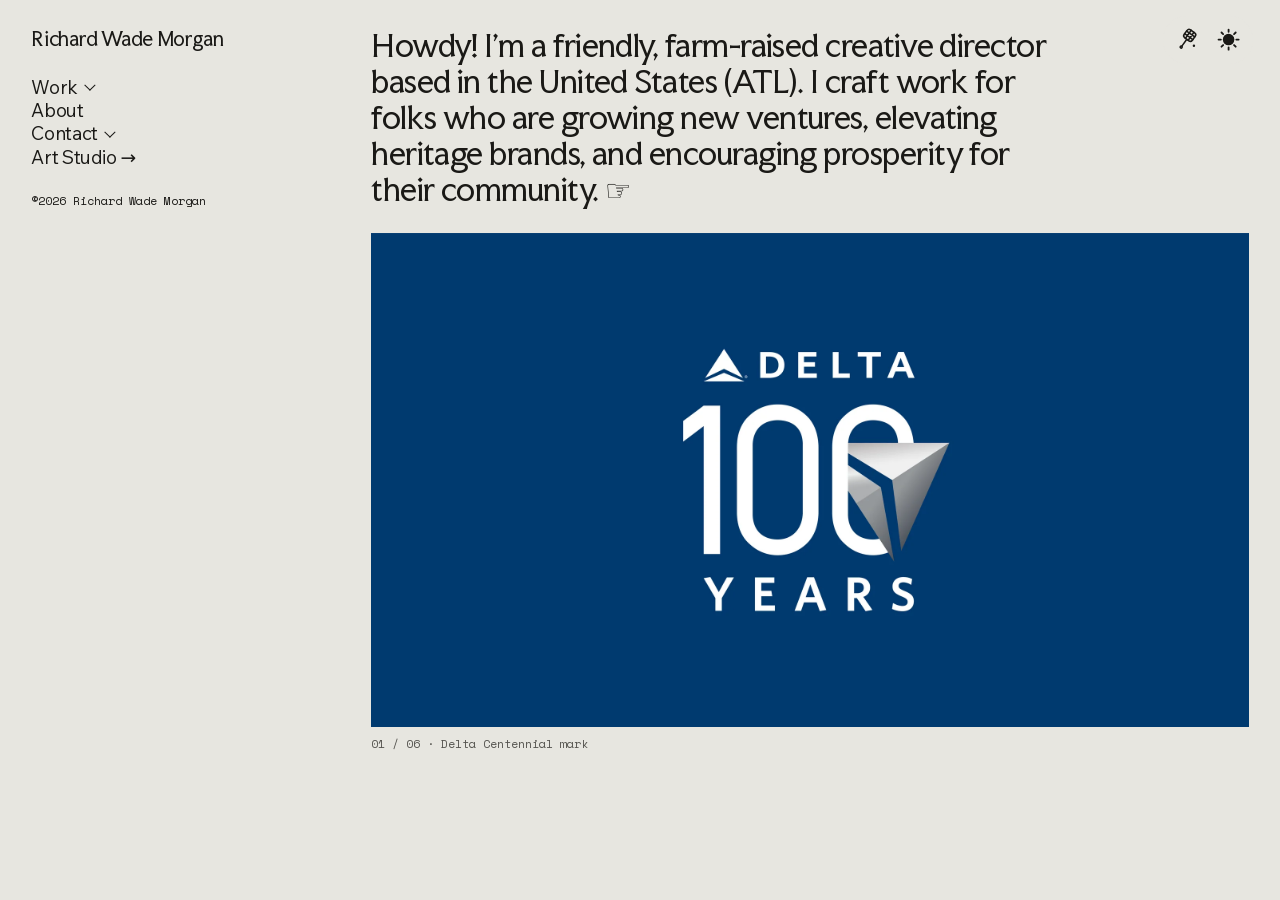
==== commit 0868b857: "Home headline: "I craft work for folks who are growing new ventures…" Update the home page headline " ====
--- a/index.html
+++ b/index.html
@@ -4,18 +4,22 @@
   <meta charset="utf-8">
   <meta name="viewport" content="width=device-width, initial-scale=1, viewport-fit=cover">
   <title>Richard Wade Morgan | Creative Director in Atlanta</title>
-  <meta name="description" content="Richard Wade Morgan is a creative director in Atlanta, designing brand identities and campaigns for new ventures and heritage brands.">
+  <meta name="description" content="Howdy! I’m a friendly, farm-raised creative director based in the United States (ATL). I craft work for folks who are growing new ventures, elevating heritage brands, and encouraging prosperity for their community.">
   <meta name="color-scheme" content="light">
   <meta name="theme-color" content="#e7e6e0">
 
   <meta property="og:type" content="website">
   <meta property="og:site_name" content="Richard Wade Morgan">
-  <meta property="og:title" content="Richard Wade Morgan | Creative Director in Atlanta">
-  <meta property="og:description" content="Richard Wade Morgan is a creative director in Atlanta, designing brand identities and campaigns for new ventures and heritage brands.">
-  <meta property="og:image" content="https://richardwademorgan.com/assets/img/og-share.jpg">
+  <meta property="og:title" content="Atlanta-based Creative Director">
+  <meta property="og:description" content="Howdy! I’m a friendly, farm-raised creative director based in the United States (ATL). I craft work for folks who are growing new ventures, elevating heritage brands, and encouraging prosperity for their community.">
+  <meta property="og:image" content="https://richardwademorgan.com/assets/img/og-portrait.jpg">
+  <meta property="og:image:width" content="1200">
+  <meta property="og:image:height" content="630">
+  <meta property="og:image:alt" content="Richard as a child in an Atlanta Braves cap, smiling, with a peanut, a dog, a peach, and an alligator emoji around his face.">
   <meta name="twitter:card" content="summary_large_image">
-  <meta name="twitter:title" content="Richard Wade Morgan | Creative Director in Atlanta">
-  <meta name="twitter:description" content="Richard Wade Morgan is a creative director in Atlanta, designing brand identities and campaigns for new ventures and heritage brands.">
+  <meta name="twitter:image" content="https://richardwademorgan.com/assets/img/og-portrait.jpg">
+  <meta name="twitter:title" content="Atlanta-based Creative Director">
+  <meta name="twitter:description" content="Howdy! I’m a friendly, farm-raised creative director based in the United States (ATL). I craft work for folks who are growing new ventures, elevating heritage brands, and encouraging prosperity for their community.">
 
   <link rel="canonical" href="https://richardwademorgan.com/">
   <link rel="icon" type="image/svg+xml" href="assets/favicon.svg">
@@ -40,7 +44,7 @@
     "@type": "Person",
     "name": "Richard Wade Morgan",
     "jobTitle": "Creative Director",
-    "description": "Richard Wade Morgan is a creative director in Atlanta, designing brand identities and campaigns for new ventures and heritage brands.",
+    "description": "Howdy! I’m a friendly, farm-raised creative director based in the United States (ATL). I craft work for folks who are growing new ventures, elevating heritage brands, and encouraging prosperity for their community.",
     "url": "https://richardwademorgan.com",
     "sameAs": [
       "https://www.linkedin.com/in/richard-wade-morgan/",
@@ -124,7 +128,7 @@
     </div>
 
     <main id="main" class="content" tabindex="-1">
-      <h1 class="intro" data-reveal>Howdy! I’m a friendly, farm-raised creative director based in the United States (ATL). I work for folks growing new ventures, elevating heritage brands, and encouraging prosperity for their community. <a class="hand" href="project.html?p=google-search" aria-label="See the first project: Google Search"><span aria-hidden="true">&#x261E;&#xFE0E;</span></a></h1>
+      <h1 class="intro" data-reveal>Howdy! I’m a friendly, farm-raised creative director based in the United States (ATL). I craft work for folks who are growing new ventures, elevating heritage brands, and encouraging prosperity for their community. <a class="hand" href="project.html?p=google-search" aria-label="See the first project: Google Search"><span aria-hidden="true">&#x261E;&#xFE0E;</span></a></h1>
 
       <section class="slider" id="slider" aria-roledescription="carousel" aria-label="Selected work">
         <div class="slider__viewport" aria-live="off">
--- a/css/tokens.css
+++ b/css/tokens.css
@@ -136,6 +136,11 @@
     --color-tool var(--dur-theme) var(--ease-standard);
 }
 
+/* On a phone the theme changes instantly (js/theme.js), so no easing. */
+@media (max-width: 51.999rem) {
+  :root { transition: none; }
+}
+
 
 /* 4. TYPOGRAPHY ------------------------------------------------------------
    Faculty Glyphic: ONLY the site name and the intro statements (the h1 on
--- a/css/components.css
+++ b/css/components.css
@@ -448,7 +448,7 @@
   .tools { margin-block-start: calc((var(--fs-nav) * var(--lh-snug) - var(--tool)) / 2); }
 }
 
-/* Back to top: appears bottom right after scrolling, on every screen size. */
+/* Back to top: appears bottom right after scrolling (bottom center on a phone). */
 .to-top {
   position: fixed;
   inset-block-end: calc(var(--pad-y) + env(safe-area-inset-bottom, 0px));
@@ -475,6 +475,15 @@
     visibility 0s linear var(--dur-base);
 }
 
+/* On a phone the button sits at the bottom center, clear of the Previous and
+   Next links at the foot of each page. */
+@media (max-width: 51.999rem) {
+  .to-top {
+    inset-inline: 0;
+    margin-inline: auto;
+  }
+}
+
 .to-top.is-visible {
   opacity: 1;
   visibility: visible;
@@ -541,6 +550,13 @@
 
 .inline-link:hover,
 .inline-link:focus-visible { color: var(--color-accent); }
+
+/* A link inside a list or sentence is underlined, so it never relies on color alone. */
+.plain-list .inline-link {
+  text-decoration: underline;
+  text-decoration-thickness: 1px;
+  text-underline-offset: 0.2em;
+}
 
 .icon {
   width: 1.15em;
--- a/css/motion.css
+++ b/css/motion.css
@@ -2,7 +2,7 @@
    MOTION
    --------------------------------------------------------------------------
    Deliberately quiet. Content eases up a few pixels as it fades in, nothing
-   bounces, and the light ⇄ dark switch is a circle growing from the toggle.
+   bounces, and the light ⇄ dark switch is a circle growing from the toggle (instant on phones).
 
    The page appears in three passes, all started only once the fonts are
    ready, so text never flashes in a fallback face and then jumps:
